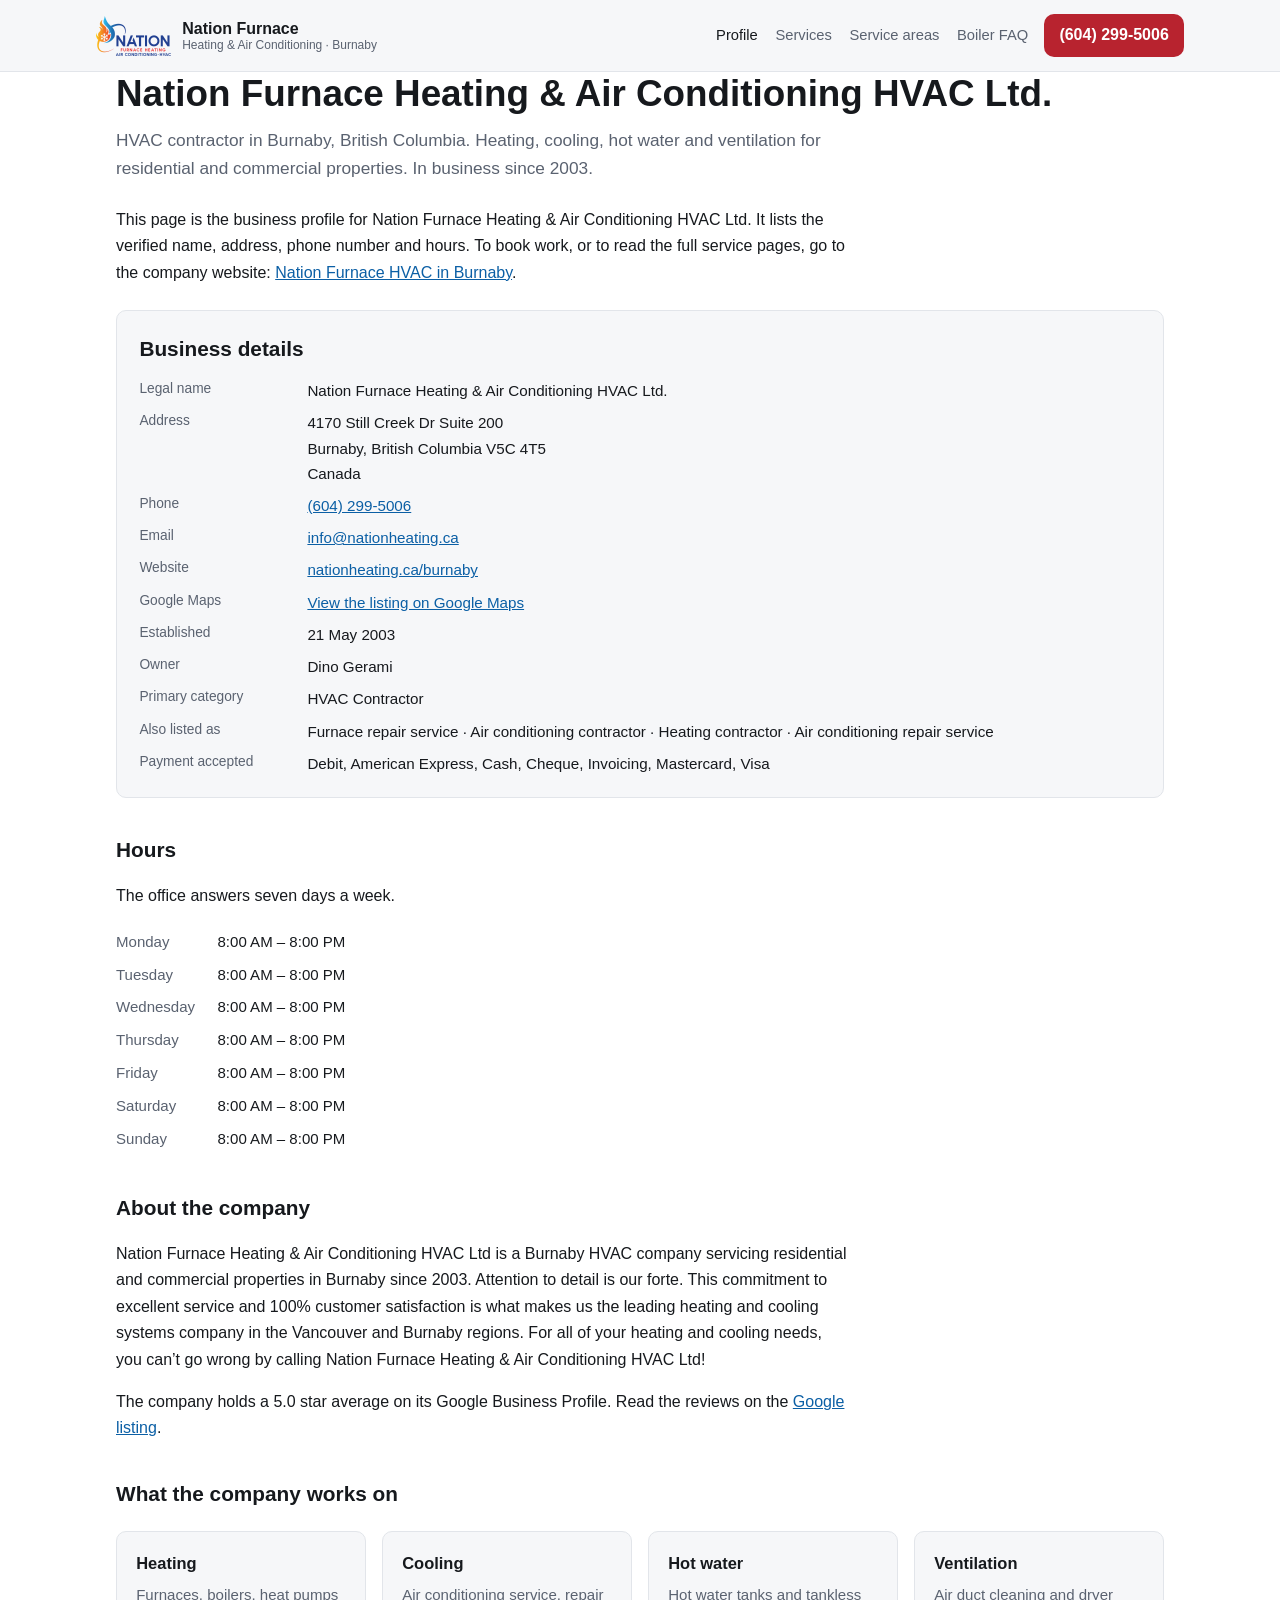
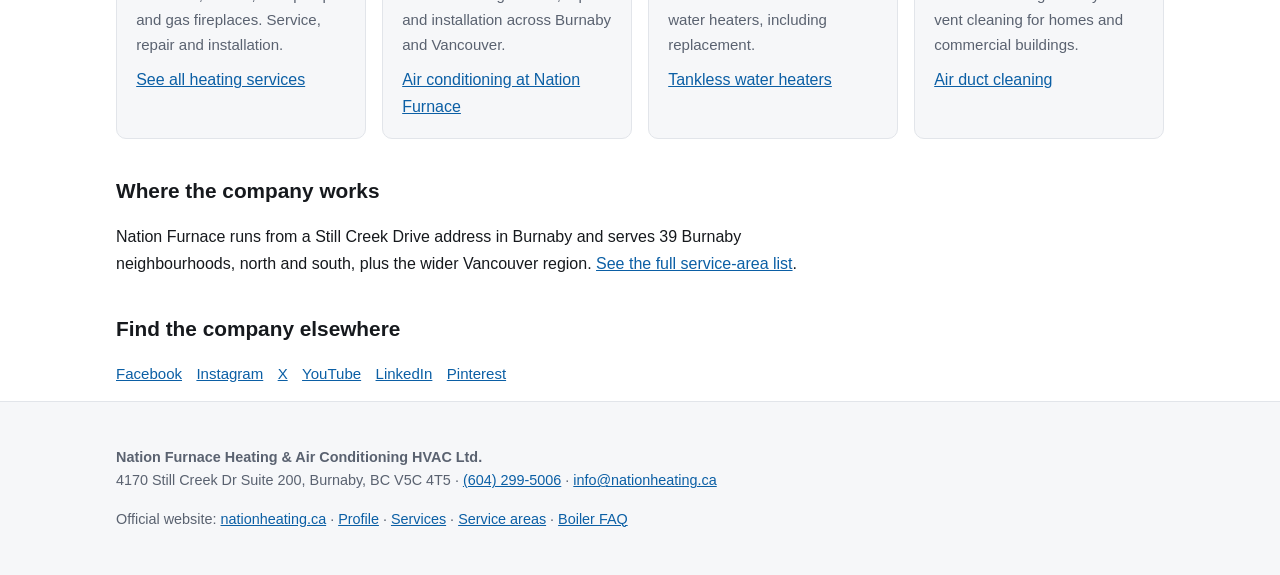
==== index.html @ a65732d3 "feat: Nation Furnace Burnaby business profile site Static NAP citation property for Nation Furnace H" ====
<!doctype html>
<html lang="en-CA">
<head>
<meta charset="utf-8">
<meta name="viewport" content="width=device-width, initial-scale=1">
<title>Nation Furnace Heating &amp; Air Conditioning HVAC Ltd. — Burnaby, BC</title>
<meta name="description" content="Business profile for Nation Furnace Heating &amp; Air Conditioning HVAC Ltd., an HVAC contractor at 4170 Still Creek Dr Suite 200, Burnaby BC. Address, phone, hours and service areas.">
<link rel="canonical" href="https://supermanservicesca.github.io/nationfurnace/">
<link rel="stylesheet" href="style.css">
<link rel="icon" href="logo.png">
<meta property="og:type" content="business.business">
<meta property="og:title" content="Nation Furnace Heating &amp; Air Conditioning HVAC Ltd. — Burnaby, BC">
<meta property="og:description" content="HVAC contractor serving Burnaby since 2003. Address, phone, hours and service areas.">
<meta property="og:url" content="https://supermanservicesca.github.io/nationfurnace/">
<meta property="og:image" content="https://supermanservicesca.github.io/nationfurnace/logo.png">
<meta name="twitter:card" content="summary">
<script type="application/ld+json">
{
  "@context": "https://schema.org",
  "@type": "HVACBusiness",
  "@id": "https://supermanservicesca.github.io/nationfurnace/#business",
  "name": "Nation Furnace Heating & Air Conditioning HVAC Ltd.",
  "description": "Nation Furnace Heating & Air Conditioning HVAC Ltd is a Burnaby HVAC company servicing residential and commercial properties in Burnaby since 2003.",
  "url": "https://nationheating.ca/burnaby/",
  "logo": "https://supermanservicesca.github.io/nationfurnace/logo.png",
  "image": "https://supermanservicesca.github.io/nationfurnace/logo.png",
  "telephone": "+1-604-299-5006",
  "email": "info@nationheating.ca",
  "foundingDate": "2003-05-21",
  "founder": { "@type": "Person", "name": "Dino Gerami" },
  "hasMap": "https://maps.google.com/?cid=9463418027746310235",
  "priceRange": "$$",
  "paymentAccepted": "Debit, American Express, Cash, Cheque, Invoicing, Mastercard, Visa",
  "address": {
    "@type": "PostalAddress",
    "streetAddress": "4170 Still Creek Dr Suite 200",
    "addressLocality": "Burnaby",
    "addressRegion": "BC",
    "postalCode": "V5C 4T5",
    "addressCountry": "CA"
  },
  "geo": { "@type": "GeoCoordinates", "latitude": 49.2603112, "longitude": -123.0127214 },
  "openingHoursSpecification": [{
    "@type": "OpeningHoursSpecification",
    "dayOfWeek": ["Monday","Tuesday","Wednesday","Thursday","Friday","Saturday","Sunday"],
    "opens": "08:00",
    "closes": "20:00"
  }],
  "areaServed": [
    { "@type": "City", "name": "Burnaby", "addressRegion": "BC", "addressCountry": "CA" },
    { "@type": "City", "name": "Vancouver", "addressRegion": "BC", "addressCountry": "CA" }
  ],
  "knowsAbout": ["Furnace repair","Furnace installation","Boiler repair","Air conditioning installation","Heat pumps","Tankless water heaters","Gas fireplaces","Air duct cleaning","Dryer vent cleaning"],
  "sameAs": [
    "https://www.facebook.com/NationHeatingAndCooling/",
    "https://www.instagram.com/nationfurnace/",
    "https://x.com/nationheating",
    "https://www.youtube.com/@nationfurnaceheatingaircon3950",
    "https://www.linkedin.com/company/nation-heating-cooling",
    "https://ca.pinterest.com/nationheatingburnaby/"
  ]
}
</script>
</head>
<body>

<header class="site">
  <div class="wrap bar">
    <a class="brand" href="./">
      <img src="logo.png" alt="Nation Furnace Heating &amp; Air Conditioning logo" width="300" height="160">
      <span>Nation Furnace<small>Heating &amp; Air Conditioning · Burnaby</small></span>
    </a>
    <nav class="site" aria-label="Primary">
      <a href="./" aria-current="page">Profile</a>
      <a href="services.html">Services</a>
      <a href="service-areas.html">Service areas</a>
      <a href="faq.html">Boiler FAQ</a>
    </nav>
    <a class="call" href="tel:+16042995006">(604) 299-5006</a>
  </div>
</header>

<main class="wrap">

  <h1>Nation Furnace Heating &amp; Air Conditioning HVAC Ltd.</h1>
  <p class="lede">HVAC contractor in Burnaby, British Columbia. Heating, cooling, hot water and
  ventilation for residential and commercial properties. In business since 2003.</p>

  <p>This page is the business profile for Nation Furnace Heating &amp; Air Conditioning HVAC Ltd.
  It lists the verified name, address, phone number and hours. To book work, or to read the full
  service pages, go to the company website:
  <a href="https://nationheating.ca/burnaby">Nation Furnace HVAC in Burnaby</a>.</p>

  <section class="nap" aria-labelledby="details">
    <h2 id="details" style="margin-top:0">Business details</h2>
    <dl>
      <dt>Legal name</dt>
      <dd>Nation Furnace Heating &amp; Air Conditioning HVAC Ltd.</dd>

      <dt>Address</dt>
      <dd>4170 Still Creek Dr Suite 200<br>Burnaby, British Columbia V5C 4T5<br>Canada</dd>

      <dt>Phone</dt>
      <dd><a href="tel:+16042995006">(604) 299-5006</a></dd>

      <dt>Email</dt>
      <dd><a href="mailto:info@nationheating.ca">info@nationheating.ca</a></dd>

      <dt>Website</dt>
      <dd><a href="https://nationheating.ca/burnaby">nationheating.ca/burnaby</a></dd>

      <dt>Google Maps</dt>
      <dd><a href="https://maps.google.com/?cid=9463418027746310235" rel="noopener">View the listing on Google Maps</a></dd>

      <dt>Established</dt>
      <dd>21 May 2003</dd>

      <dt>Owner</dt>
      <dd>Dino Gerami</dd>

      <dt>Primary category</dt>
      <dd>HVAC Contractor</dd>

      <dt>Also listed as</dt>
      <dd>Furnace repair service · Air conditioning contractor · Heating contractor · Air conditioning repair service</dd>

      <dt>Payment accepted</dt>
      <dd>Debit, American Express, Cash, Cheque, Invoicing, Mastercard, Visa</dd>
    </dl>
  </section>

  <h2>Hours</h2>
  <p>The office answers seven days a week.</p>
  <table class="hours">
    <tbody>
      <tr><th scope="row">Monday</th><td>8:00 AM – 8:00 PM</td></tr>
      <tr><th scope="row">Tuesday</th><td>8:00 AM – 8:00 PM</td></tr>
      <tr><th scope="row">Wednesday</th><td>8:00 AM – 8:00 PM</td></tr>
      <tr><th scope="row">Thursday</th><td>8:00 AM – 8:00 PM</td></tr>
      <tr><th scope="row">Friday</th><td>8:00 AM – 8:00 PM</td></tr>
      <tr><th scope="row">Saturday</th><td>8:00 AM – 8:00 PM</td></tr>
      <tr><th scope="row">Sunday</th><td>8:00 AM – 8:00 PM</td></tr>
    </tbody>
  </table>

  <h2>About the company</h2>
  <p>Nation Furnace Heating &amp; Air Conditioning HVAC Ltd is a Burnaby HVAC company servicing
  residential and commercial properties in Burnaby since 2003. Attention to detail is our forte.
  This commitment to excellent service and 100% customer satisfaction is what makes us the leading
  heating and cooling systems company in the Vancouver and Burnaby regions. For all of your heating
  and cooling needs, you can’t go wrong by calling Nation Furnace Heating &amp; Air Conditioning
  HVAC Ltd!</p>

  <p>The company holds a 5.0 star average on its Google Business Profile. Read the reviews on the
  <a href="https://maps.google.com/?cid=9463418027746310235" rel="noopener">Google listing</a>.</p>

  <h2>What the company works on</h2>
  <div class="grid">
    <div class="card">
      <h3>Heating</h3>
      <p>Furnaces, boilers, heat pumps and gas fireplaces. Service, repair and installation.</p>
      <a href="services.html">See all heating services</a>
    </div>
    <div class="card">
      <h3>Cooling</h3>
      <p>Air conditioning service, repair and installation across Burnaby and Vancouver.</p>
      <a href="https://nationheating.ca/air-conditioning">Air conditioning at Nation Furnace</a>
    </div>
    <div class="card">
      <h3>Hot water</h3>
      <p>Hot water tanks and tankless water heaters, including replacement.</p>
      <a href="https://nationheating.ca/tankless-water-heater">Tankless water heaters</a>
    </div>
    <div class="card">
      <h3>Ventilation</h3>
      <p>Air duct cleaning and dryer vent cleaning for homes and commercial buildings.</p>
      <a href="https://nationheating.ca/air-duct-cleaning/">Air duct cleaning</a>
    </div>
  </div>

  <h2>Where the company works</h2>
  <p>Nation Furnace runs from a Still Creek Drive address in Burnaby and serves 39 Burnaby
  neighbourhoods, north and south, plus the wider Vancouver region.
  <a href="service-areas.html">See the full service-area list</a>.</p>

  <h2>Find the company elsewhere</h2>
  <ul class="social">
    <li><a href="https://www.facebook.com/NationHeatingAndCooling/" rel="noopener">Facebook</a></li>
    <li><a href="https://www.instagram.com/nationfurnace/" rel="noopener">Instagram</a></li>
    <li><a href="https://x.com/nationheating" rel="noopener">X</a></li>
    <li><a href="https://www.youtube.com/@nationfurnaceheatingaircon3950" rel="noopener">YouTube</a></li>
    <li><a href="https://www.linkedin.com/company/nation-heating-cooling" rel="noopener">LinkedIn</a></li>
    <li><a href="https://ca.pinterest.com/nationheatingburnaby/" rel="noopener">Pinterest</a></li>
  </ul>

</main>

<footer class="site">
  <div class="wrap">
    <p><strong>Nation Furnace Heating &amp; Air Conditioning HVAC Ltd.</strong><br>
    4170 Still Creek Dr Suite 200, Burnaby, BC V5C 4T5 ·
    <a href="tel:+16042995006">(604) 299-5006</a> ·
    <a href="mailto:info@nationheating.ca">info@nationheating.ca</a></p>
    <p>Official website: <a href="https://nationheating.ca/burnaby">nationheating.ca</a> ·
    <a href="./">Profile</a> ·
    <a href="services.html">Services</a> ·
    <a href="service-areas.html">Service areas</a> ·
    <a href="faq.html">Boiler FAQ</a></p>
  </div>
</footer>

</body>
</html>
---- style.css ----
:root {
  --bg: #ffffff;
  --surface: #f6f7f9;
  --border: #e2e5ea;
  --text: #16191d;
  --muted: #5a6270;
  --brand: #b8232f;
  --brand-dark: #8f1a23;
  --link: #0b5fa5;
  --radius: 10px;
  --max: 68rem;
}

@media (prefers-color-scheme: dark) {
  :root {
    --bg: #101317;
    --surface: #171b21;
    --border: #2a3038;
    --text: #e8eaed;
    --muted: #9aa3b0;
    --brand: #e4535e;
    --brand-dark: #c93b46;
    --link: #6fb4ef;
  }
}

* { box-sizing: border-box; }

html { scroll-behavior: smooth; }

body {
  margin: 0;
  background: var(--bg);
  color: var(--text);
  font: 16px/1.65 -apple-system, BlinkMacSystemFont, "Segoe UI", Roboto, "Helvetica Neue", Arial, sans-serif;
  -webkit-text-size-adjust: 100%;
}

.wrap { max-width: var(--max); margin: 0 auto; padding: 0 1.25rem; }

a { color: var(--link); }
a:hover { text-decoration: none; }

/* ---------- header ---------- */
header.site {
  border-bottom: 1px solid var(--border);
  background: var(--surface);
}
.bar {
  display: flex;
  flex-wrap: wrap;
  align-items: center;
  gap: 1rem;
  padding: 0.9rem 0;
}
.brand {
  display: flex;
  align-items: center;
  gap: 0.7rem;
  text-decoration: none;
  color: var(--text);
  font-weight: 700;
  line-height: 1.2;
}
.brand img { height: 40px; width: auto; }
.brand span small {
  display: block;
  font-weight: 500;
  font-size: 0.75rem;
  color: var(--muted);
}
nav.site { margin-left: auto; display: flex; flex-wrap: wrap; gap: 1.1rem; }
nav.site a {
  color: var(--muted);
  text-decoration: none;
  font-size: 0.92rem;
  font-weight: 500;
}
nav.site a:hover, nav.site a[aria-current="page"] { color: var(--text); }

.call {
  display: inline-block;
  background: var(--brand);
  color: #fff;
  padding: 0.5rem 0.95rem;
  border-radius: var(--radius);
  text-decoration: none;
  font-weight: 700;
  white-space: nowrap;
}
.call:hover { background: var(--brand-dark); }

/* ---------- layout ---------- */
main { padding: 2.5rem 0 3rem; }
h1 { font-size: clamp(1.6rem, 4vw, 2.3rem); line-height: 1.2; margin: 0 0 0.6rem; }
h2 { font-size: 1.3rem; margin: 2.2rem 0 0.75rem; }
h3 { font-size: 1.03rem; margin: 1.5rem 0 0.4rem; }
.lede { font-size: 1.08rem; color: var(--muted); margin: 0 0 1.5rem; max-width: 46rem; }
p { max-width: 46rem; }

.grid {
  display: grid;
  grid-template-columns: repeat(auto-fit, minmax(15rem, 1fr));
  gap: 1rem;
  margin: 1.25rem 0;
}
.card {
  border: 1px solid var(--border);
  border-radius: var(--radius);
  padding: 1.1rem 1.2rem;
  background: var(--surface);
}
.card h3 { margin-top: 0; }
.card p { margin: 0.3rem 0 0.6rem; font-size: 0.94rem; color: var(--muted); }

/* ---------- NAP block ---------- */
.nap {
  border: 1px solid var(--border);
  border-radius: var(--radius);
  padding: 1.3rem 1.4rem;
  background: var(--surface);
  margin: 1.5rem 0;
}
.nap dl { display: grid; grid-template-columns: 9.5rem 1fr; gap: 0.45rem 1rem; margin: 0; }
.nap dt { color: var(--muted); font-size: 0.86rem; }
.nap dd { margin: 0; font-size: 0.95rem; }
@media (max-width: 34rem) {
  .nap dl { grid-template-columns: 1fr; gap: 0.1rem 0; }
  .nap dd { margin-bottom: 0.6rem; }
}

table.hours { border-collapse: collapse; font-size: 0.94rem; }
table.hours th, table.hours td { text-align: left; padding: 0.25rem 1.4rem 0.25rem 0; font-weight: 400; }
table.hours th { color: var(--muted); font-weight: 500; }

ul.areas {
  columns: 4 11rem;
  column-gap: 1.5rem;
  list-style: none;
  padding: 0;
  margin: 1rem 0;
  font-size: 0.94rem;
}
ul.areas li { padding: 0.15rem 0; break-inside: avoid; }

ul.plain { list-style: none; padding: 0; }
ul.plain li { padding: 0.2rem 0; }

.faq { border-top: 1px solid var(--border); padding-top: 1.1rem; margin-top: 1.4rem; }
.faq:first-of-type { border-top: 0; }
.faq h3 { margin-top: 0; }

.social { display: flex; flex-wrap: wrap; gap: 0.9rem; list-style: none; padding: 0; font-size: 0.94rem; }

.note {
  border-left: 3px solid var(--brand);
  padding: 0.15rem 0 0.15rem 1rem;
  color: var(--muted);
  font-size: 0.94rem;
  margin: 1.3rem 0;
}

/* ---------- footer ---------- */
footer.site {
  border-top: 1px solid var(--border);
  background: var(--surface);
  padding: 1.8rem 0;
  font-size: 0.9rem;
  color: var(--muted);
}
footer.site a { color: var(--link); }
footer.site p { max-width: none; }
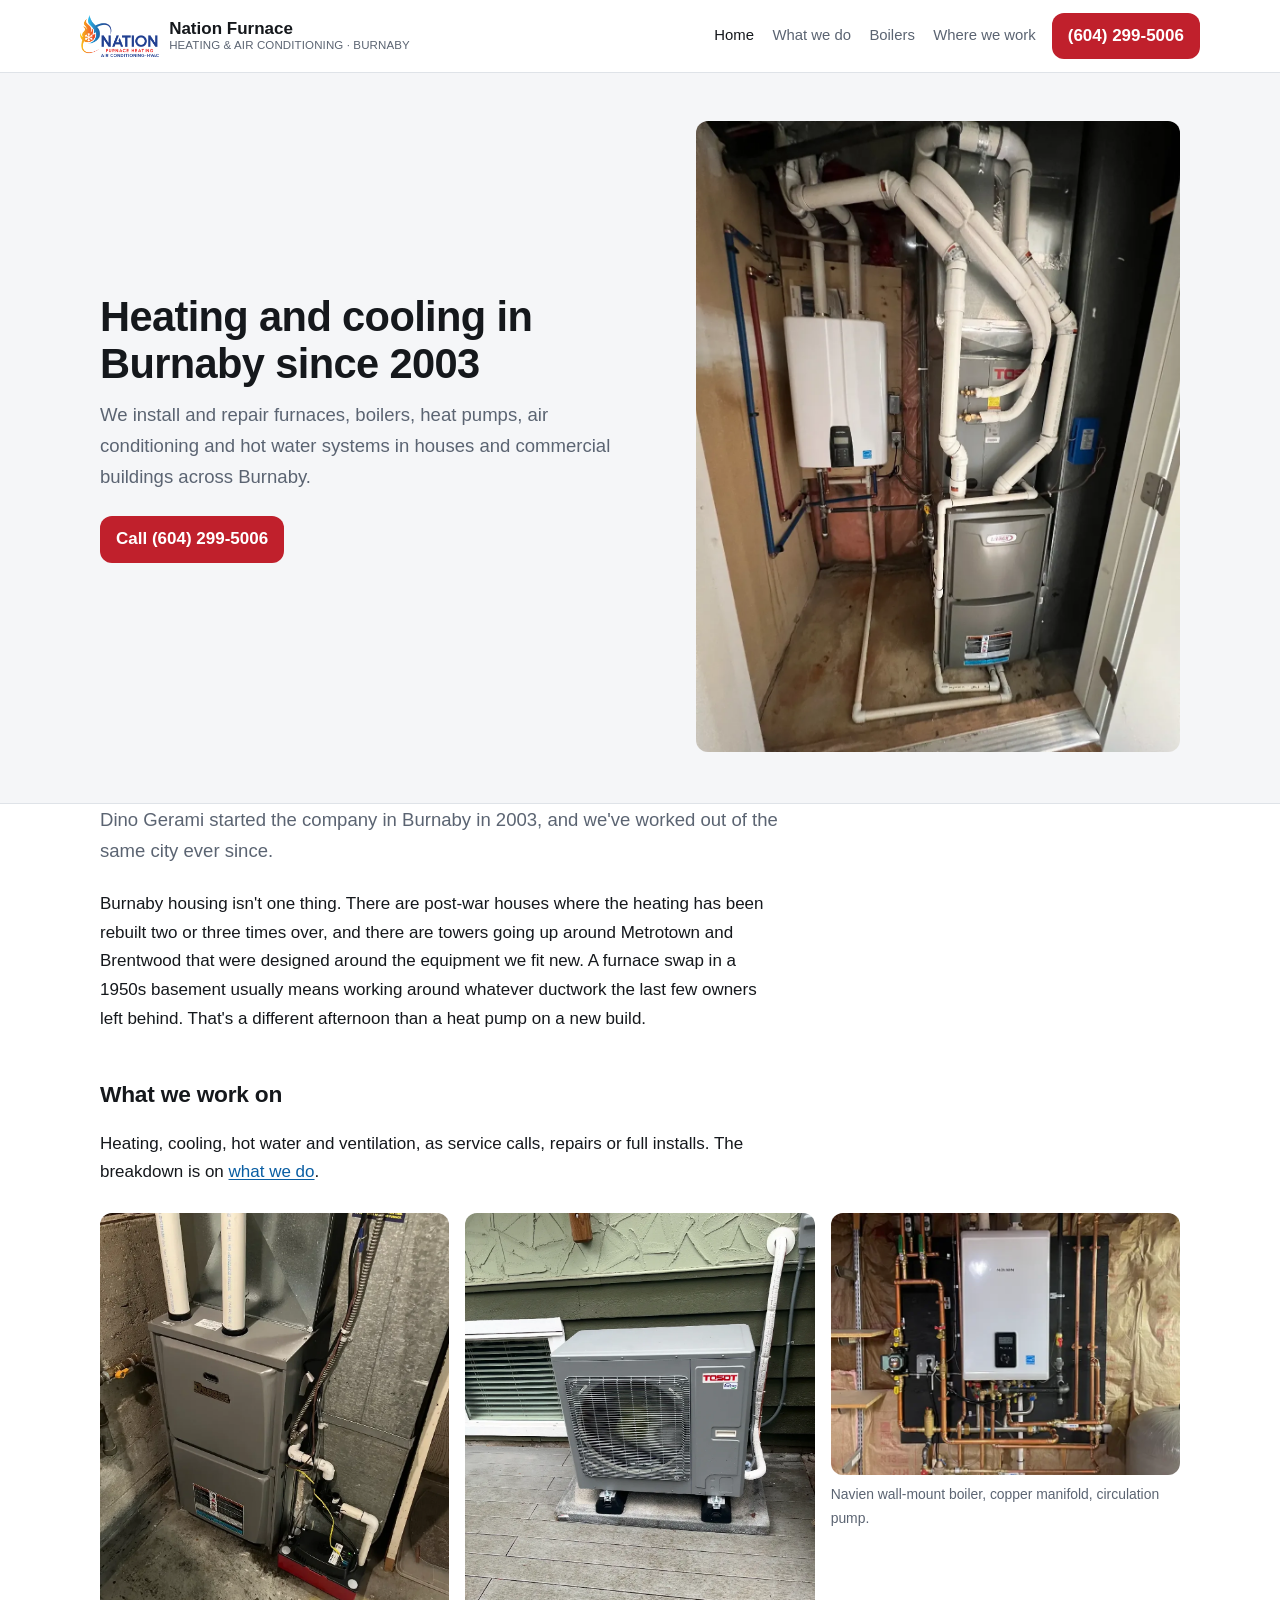
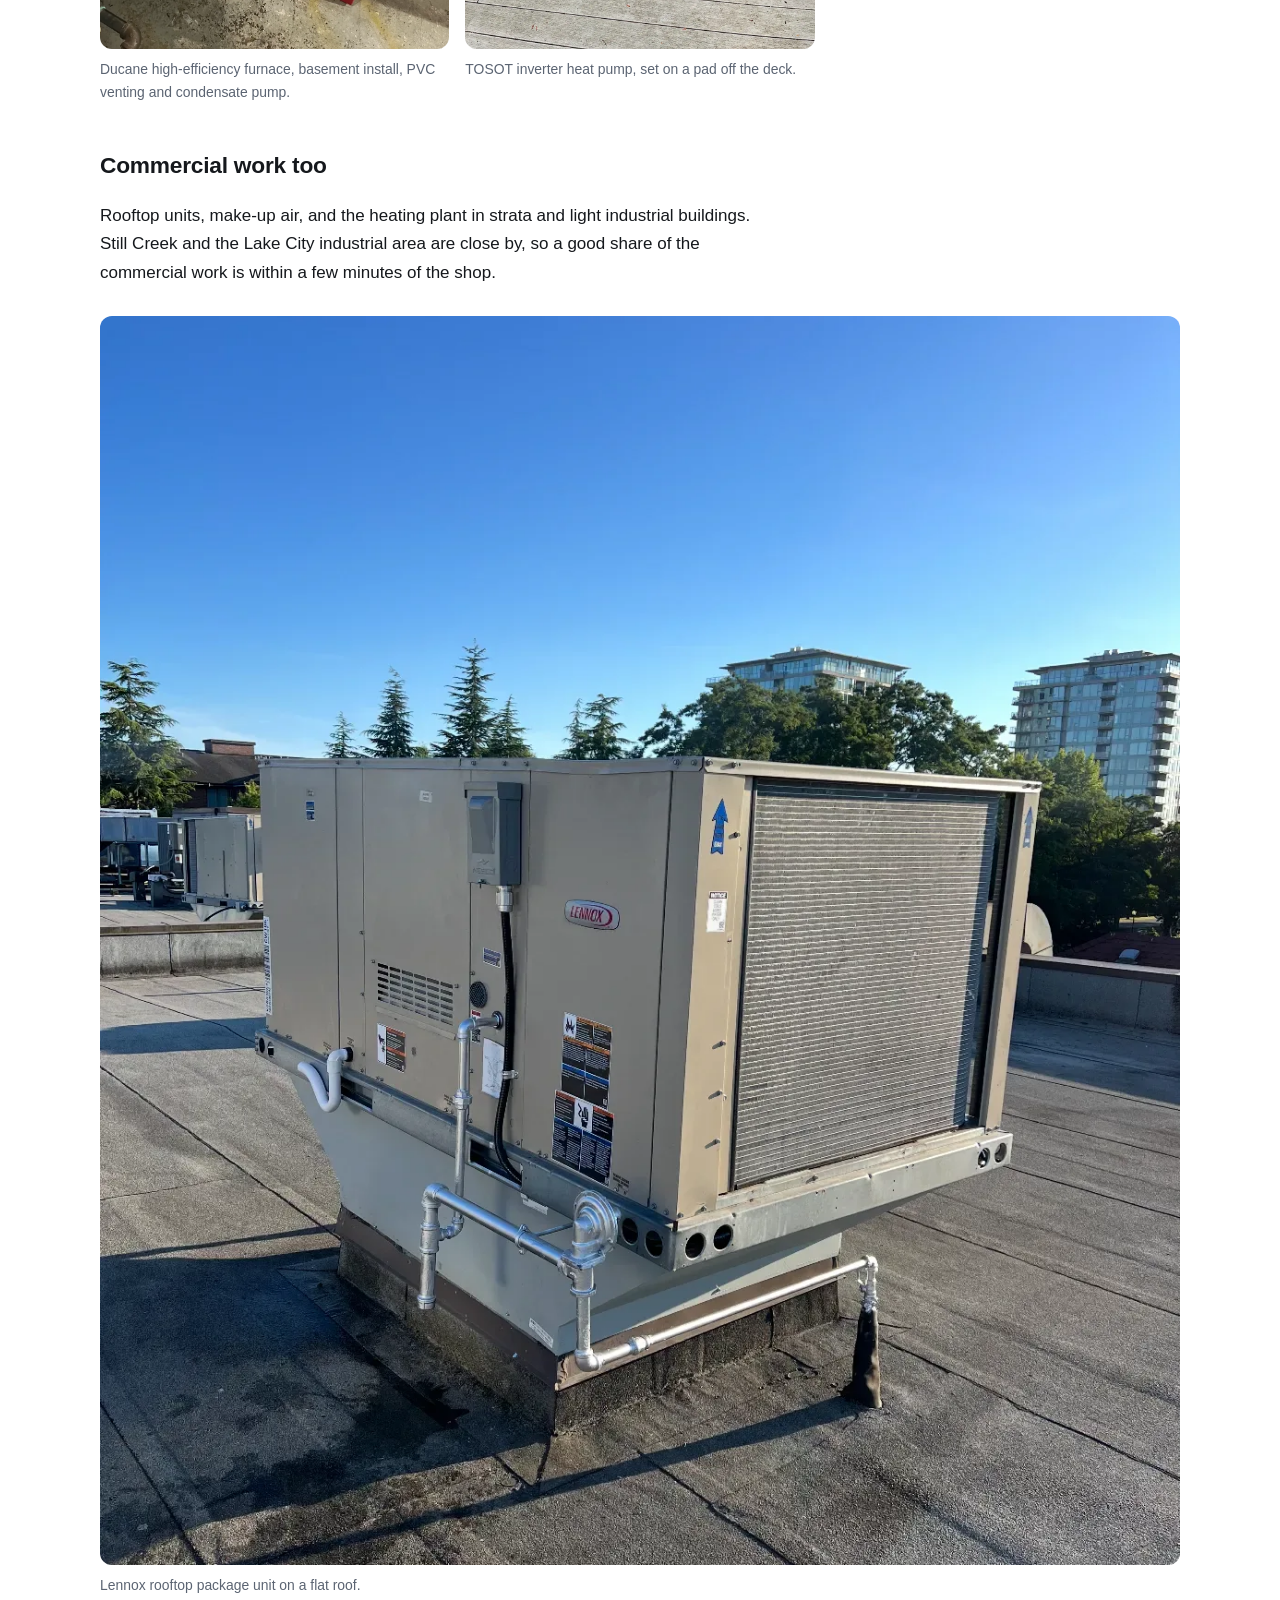
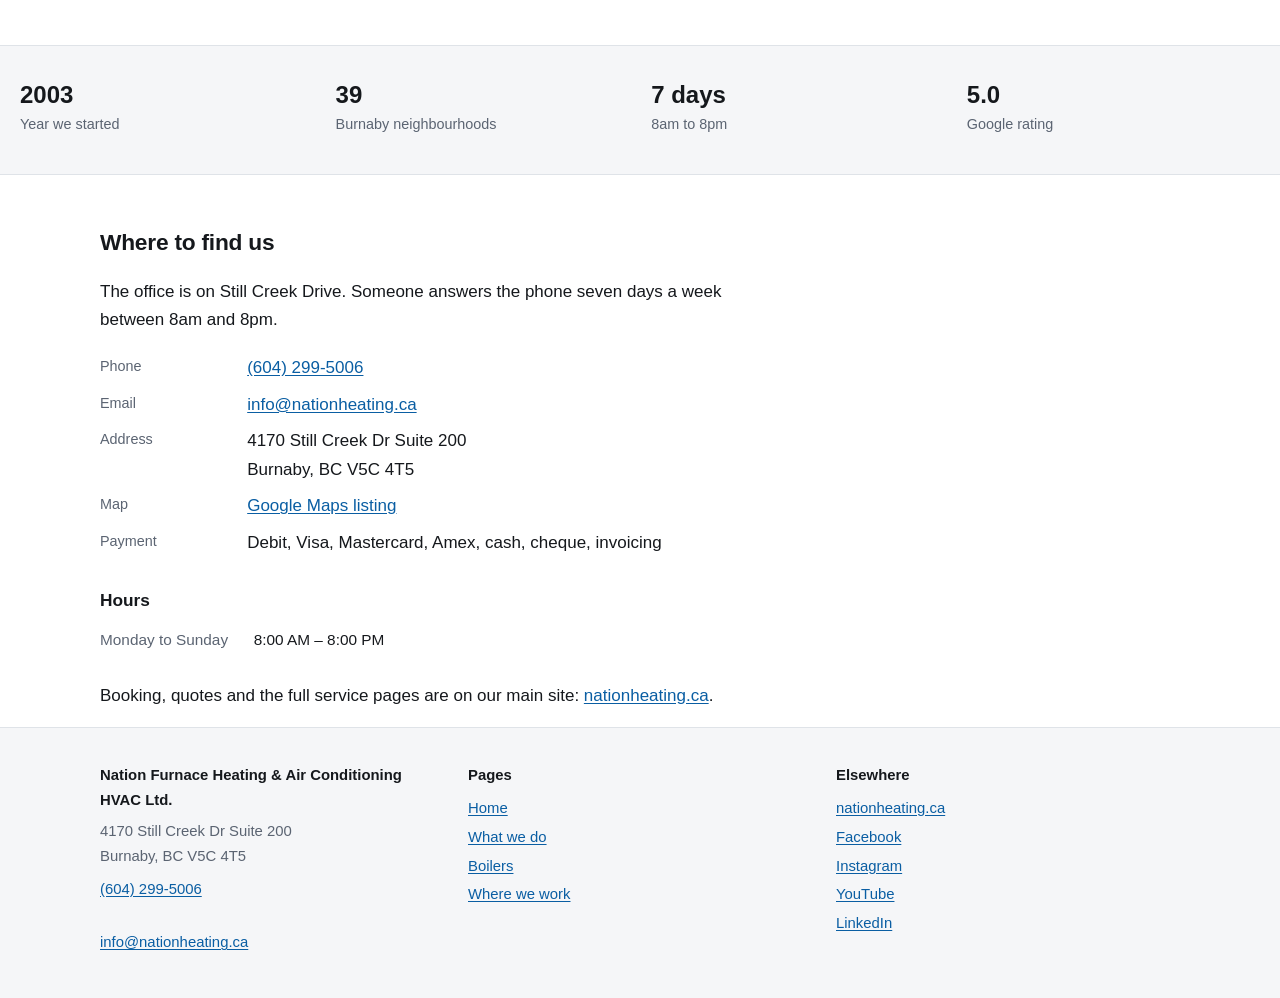
==== commit eb9db6c9: "rewrite: make it a company site instead of a directory listing The first version read as AI-built-fo" ====
--- a/index.html
+++ b/index.html
@@ -3,27 +3,27 @@
 <head>
 <meta charset="utf-8">
 <meta name="viewport" content="width=device-width, initial-scale=1">
-<title>Nation Furnace Heating &amp; Air Conditioning HVAC Ltd. — Burnaby, BC</title>
-<meta name="description" content="Business profile for Nation Furnace Heating &amp; Air Conditioning HVAC Ltd., an HVAC contractor at 4170 Still Creek Dr Suite 200, Burnaby BC. Address, phone, hours and service areas.">
+<title>Nation Furnace — HVAC in Burnaby since 2003</title>
+<meta name="description" content="Burnaby HVAC company. Furnaces, boilers, heat pumps, air conditioning, hot water and duct work for homes and commercial buildings. Open 8am to 8pm, seven days.">
 <link rel="canonical" href="https://supermanservicesca.github.io/nationfurnace/">
 <link rel="stylesheet" href="style.css">
 <link rel="icon" href="logo.png">
-<meta property="og:type" content="business.business">
-<meta property="og:title" content="Nation Furnace Heating &amp; Air Conditioning HVAC Ltd. — Burnaby, BC">
-<meta property="og:description" content="HVAC contractor serving Burnaby since 2003. Address, phone, hours and service areas.">
+<meta property="og:type" content="website">
+<meta property="og:title" content="Nation Furnace — HVAC in Burnaby since 2003">
+<meta property="og:description" content="Furnaces, boilers, heat pumps and air conditioning across Burnaby. Open seven days.">
 <meta property="og:url" content="https://supermanservicesca.github.io/nationfurnace/">
-<meta property="og:image" content="https://supermanservicesca.github.io/nationfurnace/logo.png">
-<meta name="twitter:card" content="summary">
+<meta property="og:image" content="https://supermanservicesca.github.io/nationfurnace/img/furnace-tankless.webp">
+<meta name="twitter:card" content="summary_large_image">
 <script type="application/ld+json">
 {
   "@context": "https://schema.org",
   "@type": "HVACBusiness",
   "@id": "https://supermanservicesca.github.io/nationfurnace/#business",
   "name": "Nation Furnace Heating & Air Conditioning HVAC Ltd.",
-  "description": "Nation Furnace Heating & Air Conditioning HVAC Ltd is a Burnaby HVAC company servicing residential and commercial properties in Burnaby since 2003.",
-  "url": "https://nationheating.ca/burnaby/",
+  "description": "Burnaby HVAC company working on furnaces, boilers, heat pumps, air conditioning, hot water and ventilation for residential and commercial properties since 2003.",
+  "url": "https://nationheating.ca/burnaby",
   "logo": "https://supermanservicesca.github.io/nationfurnace/logo.png",
-  "image": "https://supermanservicesca.github.io/nationfurnace/logo.png",
+  "image": "https://supermanservicesca.github.io/nationfurnace/img/furnace-tankless.webp",
   "telephone": "+1-604-299-5006",
   "email": "info@nationheating.ca",
   "foundingDate": "2003-05-21",
@@ -43,14 +43,12 @@
   "openingHoursSpecification": [{
     "@type": "OpeningHoursSpecification",
     "dayOfWeek": ["Monday","Tuesday","Wednesday","Thursday","Friday","Saturday","Sunday"],
-    "opens": "08:00",
-    "closes": "20:00"
+    "opens": "08:00", "closes": "20:00"
   }],
   "areaServed": [
     { "@type": "City", "name": "Burnaby", "addressRegion": "BC", "addressCountry": "CA" },
     { "@type": "City", "name": "Vancouver", "addressRegion": "BC", "addressCountry": "CA" }
   ],
-  "knowsAbout": ["Furnace repair","Furnace installation","Boiler repair","Air conditioning installation","Heat pumps","Tankless water heaters","Gas fireplaces","Air duct cleaning","Dryer vent cleaning"],
   "sameAs": [
     "https://www.facebook.com/NationHeatingAndCooling/",
     "https://www.instagram.com/nationfurnace/",
@@ -67,145 +65,136 @@
 <header class="site">
   <div class="wrap bar">
     <a class="brand" href="./">
-      <img src="logo.png" alt="Nation Furnace Heating &amp; Air Conditioning logo" width="300" height="160">
-      <span>Nation Furnace<small>Heating &amp; Air Conditioning · Burnaby</small></span>
+      <img src="logo.png" alt="Nation Furnace Heating and Air Conditioning" width="300" height="160">
+      <span>Nation Furnace<small>HEATING &amp; AIR CONDITIONING · BURNABY</small></span>
     </a>
     <nav class="site" aria-label="Primary">
-      <a href="./" aria-current="page">Profile</a>
-      <a href="services.html">Services</a>
-      <a href="service-areas.html">Service areas</a>
-      <a href="faq.html">Boiler FAQ</a>
+      <a href="./" aria-current="page">Home</a>
+      <a href="services.html">What we do</a>
+      <a href="boilers.html">Boilers</a>
+      <a href="service-areas.html">Where we work</a>
     </nav>
     <a class="call" href="tel:+16042995006">(604) 299-5006</a>
   </div>
 </header>
 
+<section class="hero">
+  <div class="wrap hero-grid">
+    <div>
+      <h1>Heating and cooling in Burnaby since 2003</h1>
+      <p class="lede">We install and repair furnaces, boilers, heat pumps, air conditioning
+      and hot water systems in houses and commercial buildings across Burnaby.</p>
+      <p><a class="call" href="tel:+16042995006">Call (604) 299-5006</a></p>
+    </div>
+    <img src="img/furnace-tankless.webp" width="1073" height="1400"
+         alt="Lennox furnace and Noritz tankless water heater installed together in a utility closet">
+  </div>
+</section>
+
 <main class="wrap">
 
-  <h1>Nation Furnace Heating &amp; Air Conditioning HVAC Ltd.</h1>
-  <p class="lede">HVAC contractor in Burnaby, British Columbia. Heating, cooling, hot water and
-  ventilation for residential and commercial properties. In business since 2003.</p>
-
-  <p>This page is the business profile for Nation Furnace Heating &amp; Air Conditioning HVAC Ltd.
-  It lists the verified name, address, phone number and hours. To book work, or to read the full
-  service pages, go to the company website:
-  <a href="https://nationheating.ca/burnaby">Nation Furnace HVAC in Burnaby</a>.</p>
-
-  <section class="nap" aria-labelledby="details">
-    <h2 id="details" style="margin-top:0">Business details</h2>
-    <dl>
-      <dt>Legal name</dt>
-      <dd>Nation Furnace Heating &amp; Air Conditioning HVAC Ltd.</dd>
-
-      <dt>Address</dt>
-      <dd>4170 Still Creek Dr Suite 200<br>Burnaby, British Columbia V5C 4T5<br>Canada</dd>
-
-      <dt>Phone</dt>
-      <dd><a href="tel:+16042995006">(604) 299-5006</a></dd>
-
-      <dt>Email</dt>
-      <dd><a href="mailto:info@nationheating.ca">info@nationheating.ca</a></dd>
-
-      <dt>Website</dt>
-      <dd><a href="https://nationheating.ca/burnaby">nationheating.ca/burnaby</a></dd>
-
-      <dt>Google Maps</dt>
-      <dd><a href="https://maps.google.com/?cid=9463418027746310235" rel="noopener">View the listing on Google Maps</a></dd>
-
-      <dt>Established</dt>
-      <dd>21 May 2003</dd>
-
-      <dt>Owner</dt>
-      <dd>Dino Gerami</dd>
-
-      <dt>Primary category</dt>
-      <dd>HVAC Contractor</dd>
-
-      <dt>Also listed as</dt>
-      <dd>Furnace repair service · Air conditioning contractor · Heating contractor · Air conditioning repair service</dd>
-
-      <dt>Payment accepted</dt>
-      <dd>Debit, American Express, Cash, Cheque, Invoicing, Mastercard, Visa</dd>
-    </dl>
-  </section>
-
-  <h2>Hours</h2>
-  <p>The office answers seven days a week.</p>
+  <p class="lede narrow">Dino Gerami started the company in Burnaby in 2003, and we've worked
+  out of the same city ever since.</p>
+
+  <p>Burnaby housing isn't one thing. There are post-war houses where the heating has been
+  rebuilt two or three times over, and there are towers going up around Metrotown and Brentwood
+  that were designed around the equipment we fit new. A furnace swap in a 1950s basement usually
+  means working around whatever ductwork the last few owners left behind. That's a different
+  afternoon than a heat pump on a new build.</p>
+
+  <h2>What we work on</h2>
+  <p>Heating, cooling, hot water and ventilation, as service calls, repairs or full installs.
+  The breakdown is on <a href="services.html">what we do</a>.</p>
+
+  <div class="shots">
+    <figure>
+      <img src="img/furnace-install.webp" width="1071" height="1281" loading="lazy"
+           alt="Ducane high-efficiency gas furnace installed in a Burnaby basement with PVC flue pipes and a condensate pump">
+      <figcaption>Ducane high-efficiency furnace, basement install, PVC venting and condensate pump.</figcaption>
+    </figure>
+    <figure>
+      <img src="img/hp-a.webp" width="1104" height="1400" loading="lazy"
+           alt="TOSOT inverter heat pump condenser on a concrete pad beside a residential deck">
+      <figcaption>TOSOT inverter heat pump, set on a pad off the deck.</figcaption>
+    </figure>
+    <figure>
+      <img src="img/wall-boiler.webp" class="wide" width="800" height="573" loading="lazy"
+           alt="Navien wall-mounted boiler with copper piping and circulation pump in an unfinished basement">
+      <figcaption>Navien wall-mount boiler, copper manifold, circulation pump.</figcaption>
+    </figure>
+  </div>
+
+  <h2>Commercial work too</h2>
+  <p>Rooftop units, make-up air, and the heating plant in strata and light industrial buildings.
+  Still Creek and the Lake City industrial area are close by, so a good share of the commercial
+  work is within a few minutes of the shop.</p>
+
+  <figure>
+    <img src="img/rooftop-unit.webp" width="1170" height="1353" loading="lazy"
+         alt="Lennox commercial rooftop package unit installed on a flat roof">
+    <figcaption>Lennox rooftop package unit on a flat roof.</figcaption>
+  </figure>
+
+</main>
+
+<div class="strip">
+  <div class="wrap facts">
+    <div><b>2003</b><span>Year we started</span></div>
+    <div><b>39</b><span>Burnaby neighbourhoods</span></div>
+    <div><b>7 days</b><span>8am to 8pm</span></div>
+    <div><b>5.0</b><span>Google rating</span></div>
+  </div>
+</div>
+
+<main class="wrap">
+
+  <h2>Where to find us</h2>
+  <p>The office is on Still Creek Drive. Someone answers the phone seven days a week between
+  8am and 8pm.</p>
+
+  <dl class="contact">
+    <dt>Phone</dt><dd><a href="tel:+16042995006">(604) 299-5006</a></dd>
+    <dt>Email</dt><dd><a href="mailto:info@nationheating.ca">info@nationheating.ca</a></dd>
+    <dt>Address</dt><dd>4170 Still Creek Dr Suite 200<br>Burnaby, BC V5C 4T5</dd>
+    <dt>Map</dt><dd><a href="https://maps.google.com/?cid=9463418027746310235" rel="noopener">Google Maps listing</a></dd>
+    <dt>Payment</dt><dd>Debit, Visa, Mastercard, Amex, cash, cheque, invoicing</dd>
+  </dl>
+
+  <h3>Hours</h3>
   <table class="hours">
     <tbody>
-      <tr><th scope="row">Monday</th><td>8:00 AM – 8:00 PM</td></tr>
-      <tr><th scope="row">Tuesday</th><td>8:00 AM – 8:00 PM</td></tr>
-      <tr><th scope="row">Wednesday</th><td>8:00 AM – 8:00 PM</td></tr>
-      <tr><th scope="row">Thursday</th><td>8:00 AM – 8:00 PM</td></tr>
-      <tr><th scope="row">Friday</th><td>8:00 AM – 8:00 PM</td></tr>
-      <tr><th scope="row">Saturday</th><td>8:00 AM – 8:00 PM</td></tr>
-      <tr><th scope="row">Sunday</th><td>8:00 AM – 8:00 PM</td></tr>
+      <tr><th scope="row">Monday to Sunday</th><td>8:00 AM – 8:00 PM</td></tr>
     </tbody>
   </table>
 
-  <h2>About the company</h2>
-  <p>Nation Furnace Heating &amp; Air Conditioning HVAC Ltd is a Burnaby HVAC company servicing
-  residential and commercial properties in Burnaby since 2003. Attention to detail is our forte.
-  This commitment to excellent service and 100% customer satisfaction is what makes us the leading
-  heating and cooling systems company in the Vancouver and Burnaby regions. For all of your heating
-  and cooling needs, you can’t go wrong by calling Nation Furnace Heating &amp; Air Conditioning
-  HVAC Ltd!</p>
-
-  <p>The company holds a 5.0 star average on its Google Business Profile. Read the reviews on the
-  <a href="https://maps.google.com/?cid=9463418027746310235" rel="noopener">Google listing</a>.</p>
-
-  <h2>What the company works on</h2>
-  <div class="grid">
-    <div class="card">
-      <h3>Heating</h3>
-      <p>Furnaces, boilers, heat pumps and gas fireplaces. Service, repair and installation.</p>
-      <a href="services.html">See all heating services</a>
-    </div>
-    <div class="card">
-      <h3>Cooling</h3>
-      <p>Air conditioning service, repair and installation across Burnaby and Vancouver.</p>
-      <a href="https://nationheating.ca/air-conditioning">Air conditioning at Nation Furnace</a>
-    </div>
-    <div class="card">
-      <h3>Hot water</h3>
-      <p>Hot water tanks and tankless water heaters, including replacement.</p>
-      <a href="https://nationheating.ca/tankless-water-heater">Tankless water heaters</a>
-    </div>
-    <div class="card">
-      <h3>Ventilation</h3>
-      <p>Air duct cleaning and dryer vent cleaning for homes and commercial buildings.</p>
-      <a href="https://nationheating.ca/air-duct-cleaning/">Air duct cleaning</a>
-    </div>
-  </div>
-
-  <h2>Where the company works</h2>
-  <p>Nation Furnace runs from a Still Creek Drive address in Burnaby and serves 39 Burnaby
-  neighbourhoods, north and south, plus the wider Vancouver region.
-  <a href="service-areas.html">See the full service-area list</a>.</p>
-
-  <h2>Find the company elsewhere</h2>
-  <ul class="social">
-    <li><a href="https://www.facebook.com/NationHeatingAndCooling/" rel="noopener">Facebook</a></li>
-    <li><a href="https://www.instagram.com/nationfurnace/" rel="noopener">Instagram</a></li>
-    <li><a href="https://x.com/nationheating" rel="noopener">X</a></li>
-    <li><a href="https://www.youtube.com/@nationfurnaceheatingaircon3950" rel="noopener">YouTube</a></li>
-    <li><a href="https://www.linkedin.com/company/nation-heating-cooling" rel="noopener">LinkedIn</a></li>
-    <li><a href="https://ca.pinterest.com/nationheatingburnaby/" rel="noopener">Pinterest</a></li>
-  </ul>
+  <p style="margin-top:1.6rem">Booking, quotes and the full service pages are on our main site:
+  <a href="https://nationheating.ca/burnaby">nationheating.ca</a>.</p>
 
 </main>
 
 <footer class="site">
-  <div class="wrap">
-    <p><strong>Nation Furnace Heating &amp; Air Conditioning HVAC Ltd.</strong><br>
-    4170 Still Creek Dr Suite 200, Burnaby, BC V5C 4T5 ·
-    <a href="tel:+16042995006">(604) 299-5006</a> ·
-    <a href="mailto:info@nationheating.ca">info@nationheating.ca</a></p>
-    <p>Official website: <a href="https://nationheating.ca/burnaby">nationheating.ca</a> ·
-    <a href="./">Profile</a> ·
-    <a href="services.html">Services</a> ·
-    <a href="service-areas.html">Service areas</a> ·
-    <a href="faq.html">Boiler FAQ</a></p>
+  <div class="wrap foot-grid">
+    <div>
+      <strong>Nation Furnace Heating &amp; Air Conditioning HVAC Ltd.</strong>
+      <p>4170 Still Creek Dr Suite 200<br>Burnaby, BC V5C 4T5</p>
+      <p><a href="tel:+16042995006">(604) 299-5006</a><br>
+         <a href="mailto:info@nationheating.ca">info@nationheating.ca</a></p>
+    </div>
+    <div>
+      <strong>Pages</strong>
+      <a href="./">Home</a>
+      <a href="services.html">What we do</a>
+      <a href="boilers.html">Boilers</a>
+      <a href="service-areas.html">Where we work</a>
+    </div>
+    <div>
+      <strong>Elsewhere</strong>
+      <a href="https://nationheating.ca/burnaby">nationheating.ca</a>
+      <a href="https://www.facebook.com/NationHeatingAndCooling/" rel="noopener">Facebook</a>
+      <a href="https://www.instagram.com/nationfurnace/" rel="noopener">Instagram</a>
+      <a href="https://www.youtube.com/@nationfurnaceheatingaircon3950" rel="noopener">YouTube</a>
+      <a href="https://www.linkedin.com/company/nation-heating-cooling" rel="noopener">LinkedIn</a>
+    </div>
   </div>
 </footer>
 
--- a/style.css
+++ b/style.css
@@ -1,172 +1,125 @@
 :root {
   --bg: #ffffff;
-  --surface: #f6f7f9;
-  --border: #e2e5ea;
-  --text: #16191d;
-  --muted: #5a6270;
-  --brand: #b8232f;
-  --brand-dark: #8f1a23;
-  --link: #0b5fa5;
-  --radius: 10px;
-  --max: 68rem;
+  --surface: #f5f6f8;
+  --sunk: #eceef1;
+  --border: #dfe3e8;
+  --text: #15181c;
+  --muted: #5b6472;
+  --brand: #c0202c;
+  --brand-dark: #97161f;
+  --link: #0a5ea3;
+  --r: 12px;
+  --max: 70rem;
 }
 
 @media (prefers-color-scheme: dark) {
   :root {
-    --bg: #101317;
-    --surface: #171b21;
-    --border: #2a3038;
-    --text: #e8eaed;
-    --muted: #9aa3b0;
-    --brand: #e4535e;
-    --brand-dark: #c93b46;
-    --link: #6fb4ef;
+    --bg: #0f1216;
+    --surface: #161a20;
+    --sunk: #1c222a;
+    --border: #29303a;
+    --text: #e9ebee;
+    --muted: #98a2b0;
+    --brand: #e85560;
+    --brand-dark: #cf3b47;
+    --link: #74b8f2;
   }
 }
 
 * { box-sizing: border-box; }
-
 html { scroll-behavior: smooth; }
 
 body {
   margin: 0;
   background: var(--bg);
   color: var(--text);
-  font: 16px/1.65 -apple-system, BlinkMacSystemFont, "Segoe UI", Roboto, "Helvetica Neue", Arial, sans-serif;
+  font: 17px/1.68 -apple-system, BlinkMacSystemFont, "Segoe UI", Roboto, "Helvetica Neue", Arial, sans-serif;
   -webkit-text-size-adjust: 100%;
 }
 
 .wrap { max-width: var(--max); margin: 0 auto; padding: 0 1.25rem; }
+.narrow { max-width: 44rem; }
 
-a { color: var(--link); }
-a:hover { text-decoration: none; }
+a { color: var(--link); text-underline-offset: 2px; }
+
+img { max-width: 100%; height: auto; display: block; }
 
 /* ---------- header ---------- */
-header.site {
-  border-bottom: 1px solid var(--border);
-  background: var(--surface);
-}
-.bar {
-  display: flex;
-  flex-wrap: wrap;
-  align-items: center;
-  gap: 1rem;
-  padding: 0.9rem 0;
-}
-.brand {
-  display: flex;
-  align-items: center;
-  gap: 0.7rem;
-  text-decoration: none;
-  color: var(--text);
-  font-weight: 700;
-  line-height: 1.2;
-}
-.brand img { height: 40px; width: auto; }
-.brand span small {
-  display: block;
-  font-weight: 500;
-  font-size: 0.75rem;
-  color: var(--muted);
-}
-nav.site { margin-left: auto; display: flex; flex-wrap: wrap; gap: 1.1rem; }
-nav.site a {
-  color: var(--muted);
-  text-decoration: none;
-  font-size: 0.92rem;
-  font-weight: 500;
-}
+header.site { border-bottom: 1px solid var(--border); background: var(--bg); }
+.bar { display: flex; flex-wrap: wrap; align-items: center; gap: 1rem; padding: 0.8rem 0; }
+.brand { display: flex; align-items: center; gap: 0.65rem; text-decoration: none; color: var(--text); font-weight: 700; line-height: 1.15; }
+.brand img { height: 42px; width: auto; }
+.brand small { display: block; font-weight: 500; font-size: 0.72rem; color: var(--muted); letter-spacing: 0.01em; }
+nav.site { margin-left: auto; display: flex; flex-wrap: wrap; gap: 1.15rem; }
+nav.site a { color: var(--muted); text-decoration: none; font-size: 0.93rem; font-weight: 500; }
 nav.site a:hover, nav.site a[aria-current="page"] { color: var(--text); }
 
 .call {
-  display: inline-block;
-  background: var(--brand);
-  color: #fff;
-  padding: 0.5rem 0.95rem;
-  border-radius: var(--radius);
-  text-decoration: none;
-  font-weight: 700;
-  white-space: nowrap;
+  display: inline-block; background: var(--brand); color: #fff;
+  padding: 0.55rem 1rem; border-radius: var(--r); text-decoration: none;
+  font-weight: 700; white-space: nowrap;
 }
 .call:hover { background: var(--brand-dark); }
 
-/* ---------- layout ---------- */
-main { padding: 2.5rem 0 3rem; }
-h1 { font-size: clamp(1.6rem, 4vw, 2.3rem); line-height: 1.2; margin: 0 0 0.6rem; }
-h2 { font-size: 1.3rem; margin: 2.2rem 0 0.75rem; }
-h3 { font-size: 1.03rem; margin: 1.5rem 0 0.4rem; }
-.lede { font-size: 1.08rem; color: var(--muted); margin: 0 0 1.5rem; max-width: 46rem; }
-p { max-width: 46rem; }
+/* ---------- hero ---------- */
+.hero { background: var(--surface); border-bottom: 1px solid var(--border); padding: 3rem 0 3.2rem; }
+.hero-grid { display: grid; grid-template-columns: 1.15fr 1fr; gap: 2.5rem; align-items: center; }
+.hero-grid img { border-radius: var(--r); }
+@media (max-width: 52rem) { .hero-grid { grid-template-columns: 1fr; gap: 1.6rem; } }
 
-.grid {
-  display: grid;
-  grid-template-columns: repeat(auto-fit, minmax(15rem, 1fr));
-  gap: 1rem;
-  margin: 1.25rem 0;
-}
-.card {
-  border: 1px solid var(--border);
-  border-radius: var(--radius);
-  padding: 1.1rem 1.2rem;
-  background: var(--surface);
-}
-.card h3 { margin-top: 0; }
-.card p { margin: 0.3rem 0 0.6rem; font-size: 0.94rem; color: var(--muted); }
+/* ---------- type ---------- */
+main { padding: 2.8rem 0 3.5rem; }
+h1 { font-size: clamp(1.75rem, 4.4vw, 2.6rem); line-height: 1.14; margin: 0 0 0.7rem; letter-spacing: -0.015em; }
+h2 { font-size: 1.42rem; margin: 2.6rem 0 0.85rem; letter-spacing: -0.01em; }
+h3 { font-size: 1.08rem; margin: 1.8rem 0 0.45rem; }
+p, ul, ol { max-width: 42rem; }
+.lede { font-size: 1.16rem; color: var(--muted); margin: 0 0 1.5rem; }
+.hero .lede { max-width: 34rem; }
 
-/* ---------- NAP block ---------- */
-.nap {
-  border: 1px solid var(--border);
-  border-radius: var(--radius);
-  padding: 1.3rem 1.4rem;
-  background: var(--surface);
-  margin: 1.5rem 0;
-}
-.nap dl { display: grid; grid-template-columns: 9.5rem 1fr; gap: 0.45rem 1rem; margin: 0; }
-.nap dt { color: var(--muted); font-size: 0.86rem; }
-.nap dd { margin: 0; font-size: 0.95rem; }
-@media (max-width: 34rem) {
-  .nap dl { grid-template-columns: 1fr; gap: 0.1rem 0; }
-  .nap dd { margin-bottom: 0.6rem; }
+/* ---------- figures ---------- */
+figure { margin: 1.8rem 0; }
+figure img { border-radius: var(--r); }
+figcaption { font-size: 0.87rem; color: var(--muted); margin-top: 0.55rem; max-width: 42rem; }
+
+.shots { display: grid; grid-template-columns: repeat(auto-fit, minmax(15rem, 1fr)); gap: 1rem; margin: 1.6rem 0; }
+.shots figure { margin: 0; }
+.shots img { width: 100%; aspect-ratio: 4 / 5; object-fit: cover; }
+.shots img.wide { aspect-ratio: 4 / 3; }
+
+/* ---------- blocks ---------- */
+.strip { background: var(--surface); border-top: 1px solid var(--border); border-bottom: 1px solid var(--border); padding: 2.2rem 0; margin: 3rem 0; }
+.facts { display: grid; grid-template-columns: repeat(auto-fit, minmax(11rem, 1fr)); gap: 1.4rem; max-width: none; }
+.facts div { max-width: none; }
+.facts b { display: block; font-size: 1.5rem; line-height: 1.2; }
+.facts span { font-size: 0.9rem; color: var(--muted); }
+
+dl.contact { display: grid; grid-template-columns: 8rem 1fr; gap: 0.5rem 1.2rem; margin: 1.2rem 0 0; max-width: 40rem; }
+dl.contact dt { color: var(--muted); font-size: 0.9rem; }
+dl.contact dd { margin: 0; }
+@media (max-width: 32rem) {
+  dl.contact { grid-template-columns: 1fr; gap: 0; }
+  dl.contact dd { margin-bottom: 0.7rem; }
 }
 
-table.hours { border-collapse: collapse; font-size: 0.94rem; }
-table.hours th, table.hours td { text-align: left; padding: 0.25rem 1.4rem 0.25rem 0; font-weight: 400; }
+table.hours { border-collapse: collapse; font-size: 0.96rem; margin-top: 0.5rem; }
+table.hours th, table.hours td { text-align: left; padding: 0.22rem 1.6rem 0.22rem 0; font-weight: 400; }
 table.hours th { color: var(--muted); font-weight: 500; }
 
-ul.areas {
-  columns: 4 11rem;
-  column-gap: 1.5rem;
-  list-style: none;
-  padding: 0;
-  margin: 1rem 0;
-  font-size: 0.94rem;
-}
-ul.areas li { padding: 0.15rem 0; break-inside: avoid; }
+ul.areas { columns: 4 10rem; column-gap: 1.6rem; list-style: none; padding: 0; margin: 1rem 0; font-size: 0.96rem; max-width: none; }
+ul.areas li { padding: 0.14rem 0; break-inside: avoid; }
 
-ul.plain { list-style: none; padding: 0; }
-ul.plain li { padding: 0.2rem 0; }
+ul.tick { list-style: none; padding: 0; }
+ul.tick li { padding: 0.22rem 0 0.22rem 1.3rem; position: relative; }
+ul.tick li::before { content: "—"; position: absolute; left: 0; color: var(--brand); }
 
-.faq { border-top: 1px solid var(--border); padding-top: 1.1rem; margin-top: 1.4rem; }
-.faq:first-of-type { border-top: 0; }
-.faq h3 { margin-top: 0; }
-
-.social { display: flex; flex-wrap: wrap; gap: 0.9rem; list-style: none; padding: 0; font-size: 0.94rem; }
-
-.note {
-  border-left: 3px solid var(--brand);
-  padding: 0.15rem 0 0.15rem 1rem;
-  color: var(--muted);
-  font-size: 0.94rem;
-  margin: 1.3rem 0;
-}
+.qa { border-top: 1px solid var(--border); padding-top: 1.3rem; margin-top: 1.6rem; }
+.qa h3 { margin-top: 0; }
 
 /* ---------- footer ---------- */
-footer.site {
-  border-top: 1px solid var(--border);
-  background: var(--surface);
-  padding: 1.8rem 0;
-  font-size: 0.9rem;
-  color: var(--muted);
-}
+footer.site { border-top: 1px solid var(--border); background: var(--surface); padding: 2.2rem 0; font-size: 0.93rem; color: var(--muted); }
 footer.site a { color: var(--link); }
-footer.site p { max-width: none; }
+footer.site p { max-width: none; margin: 0.35rem 0; }
+.foot-grid { display: grid; grid-template-columns: repeat(auto-fit, minmax(14rem, 1fr)); gap: 1.5rem; }
+.foot-grid div { max-width: none; }
+.foot-grid strong { color: var(--text); display: block; margin-bottom: 0.35rem; }
+.foot-grid a { display: block; padding: 0.12rem 0; }
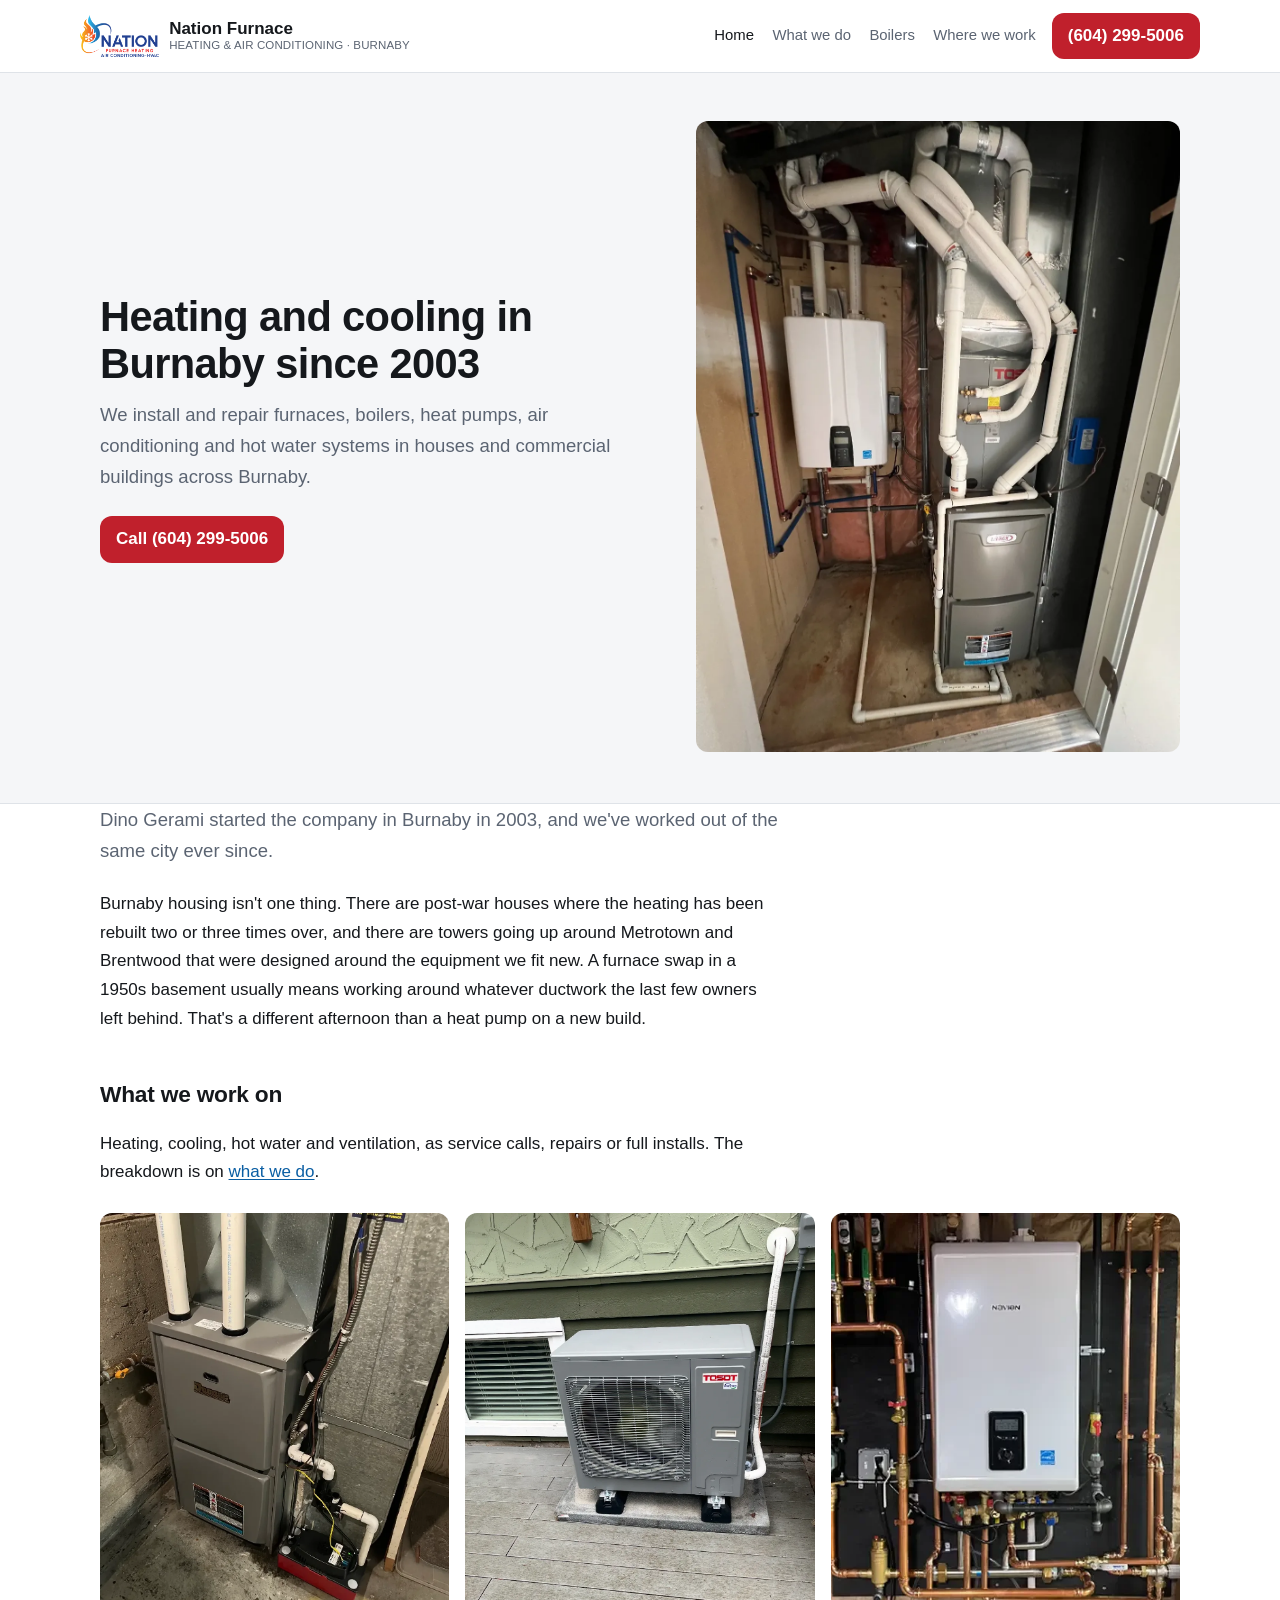
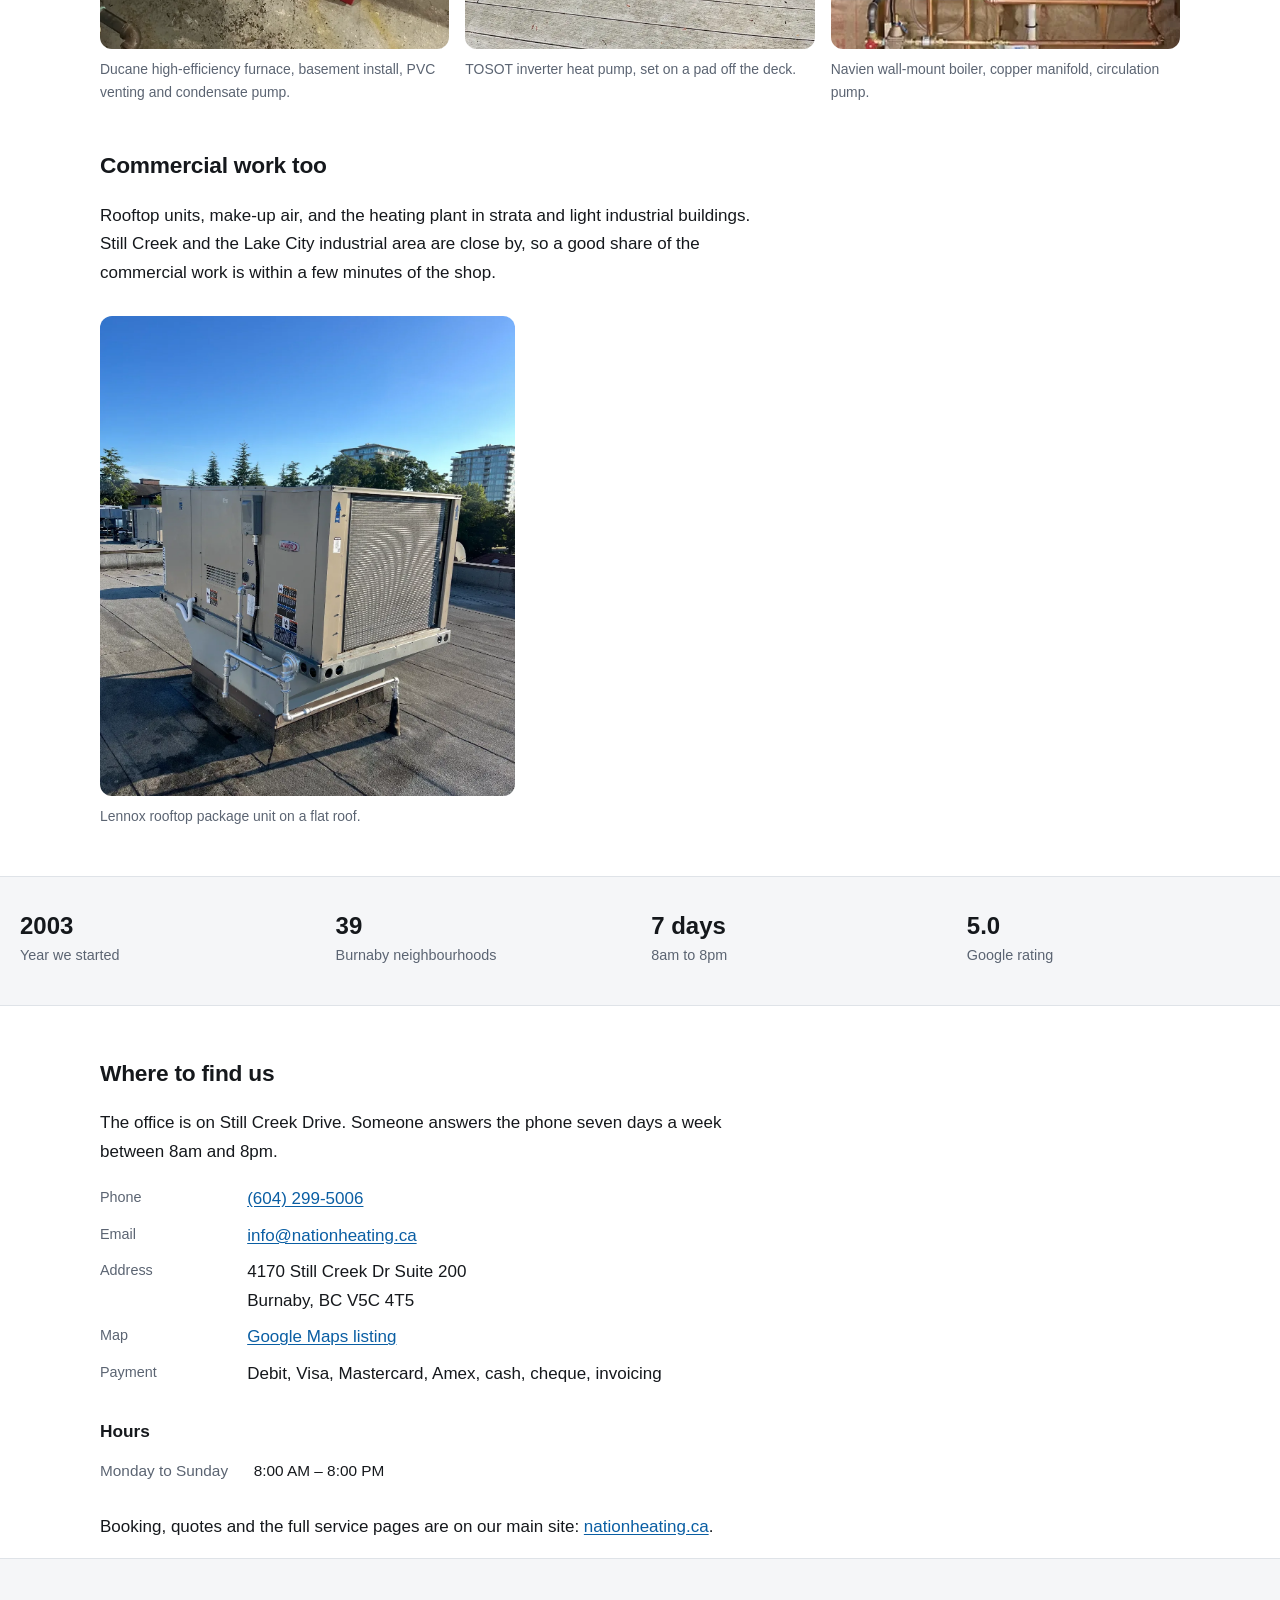
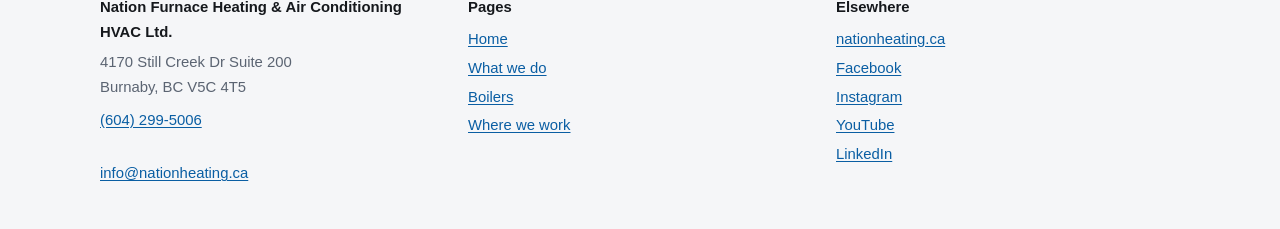
==== commit 75f99b60: "fix: cap standalone figure height so portrait job photos don't dominate the page Co-Authored-By: Cla" ====
--- a/index.html
+++ b/index.html
@@ -118,7 +118,7 @@
       <figcaption>TOSOT inverter heat pump, set on a pad off the deck.</figcaption>
     </figure>
     <figure>
-      <img src="img/wall-boiler.webp" class="wide" width="800" height="573" loading="lazy"
+      <img src="img/wall-boiler.webp" width="800" height="573" loading="lazy"
            alt="Navien wall-mounted boiler with copper piping and circulation pump in an unfinished basement">
       <figcaption>Navien wall-mount boiler, copper manifold, circulation pump.</figcaption>
     </figure>
--- a/style.css
+++ b/style.css
@@ -77,9 +77,13 @@
 .hero .lede { max-width: 34rem; }
 
 /* ---------- figures ---------- */
-figure { margin: 1.8rem 0; }
-figure img { border-radius: var(--r); }
+figure { margin: 1.8rem 0; max-width: 42rem; }
+figure img { border-radius: var(--r); max-height: 30rem; width: auto; }
 figcaption { font-size: 0.87rem; color: var(--muted); margin-top: 0.55rem; max-width: 42rem; }
+
+/* inside a .shots grid the cropped tiles set their own size */
+.shots figure { max-width: none; }
+.shots img { max-height: none; }
 
 .shots { display: grid; grid-template-columns: repeat(auto-fit, minmax(15rem, 1fr)); gap: 1rem; margin: 1.6rem 0; }
 .shots figure { margin: 0; }
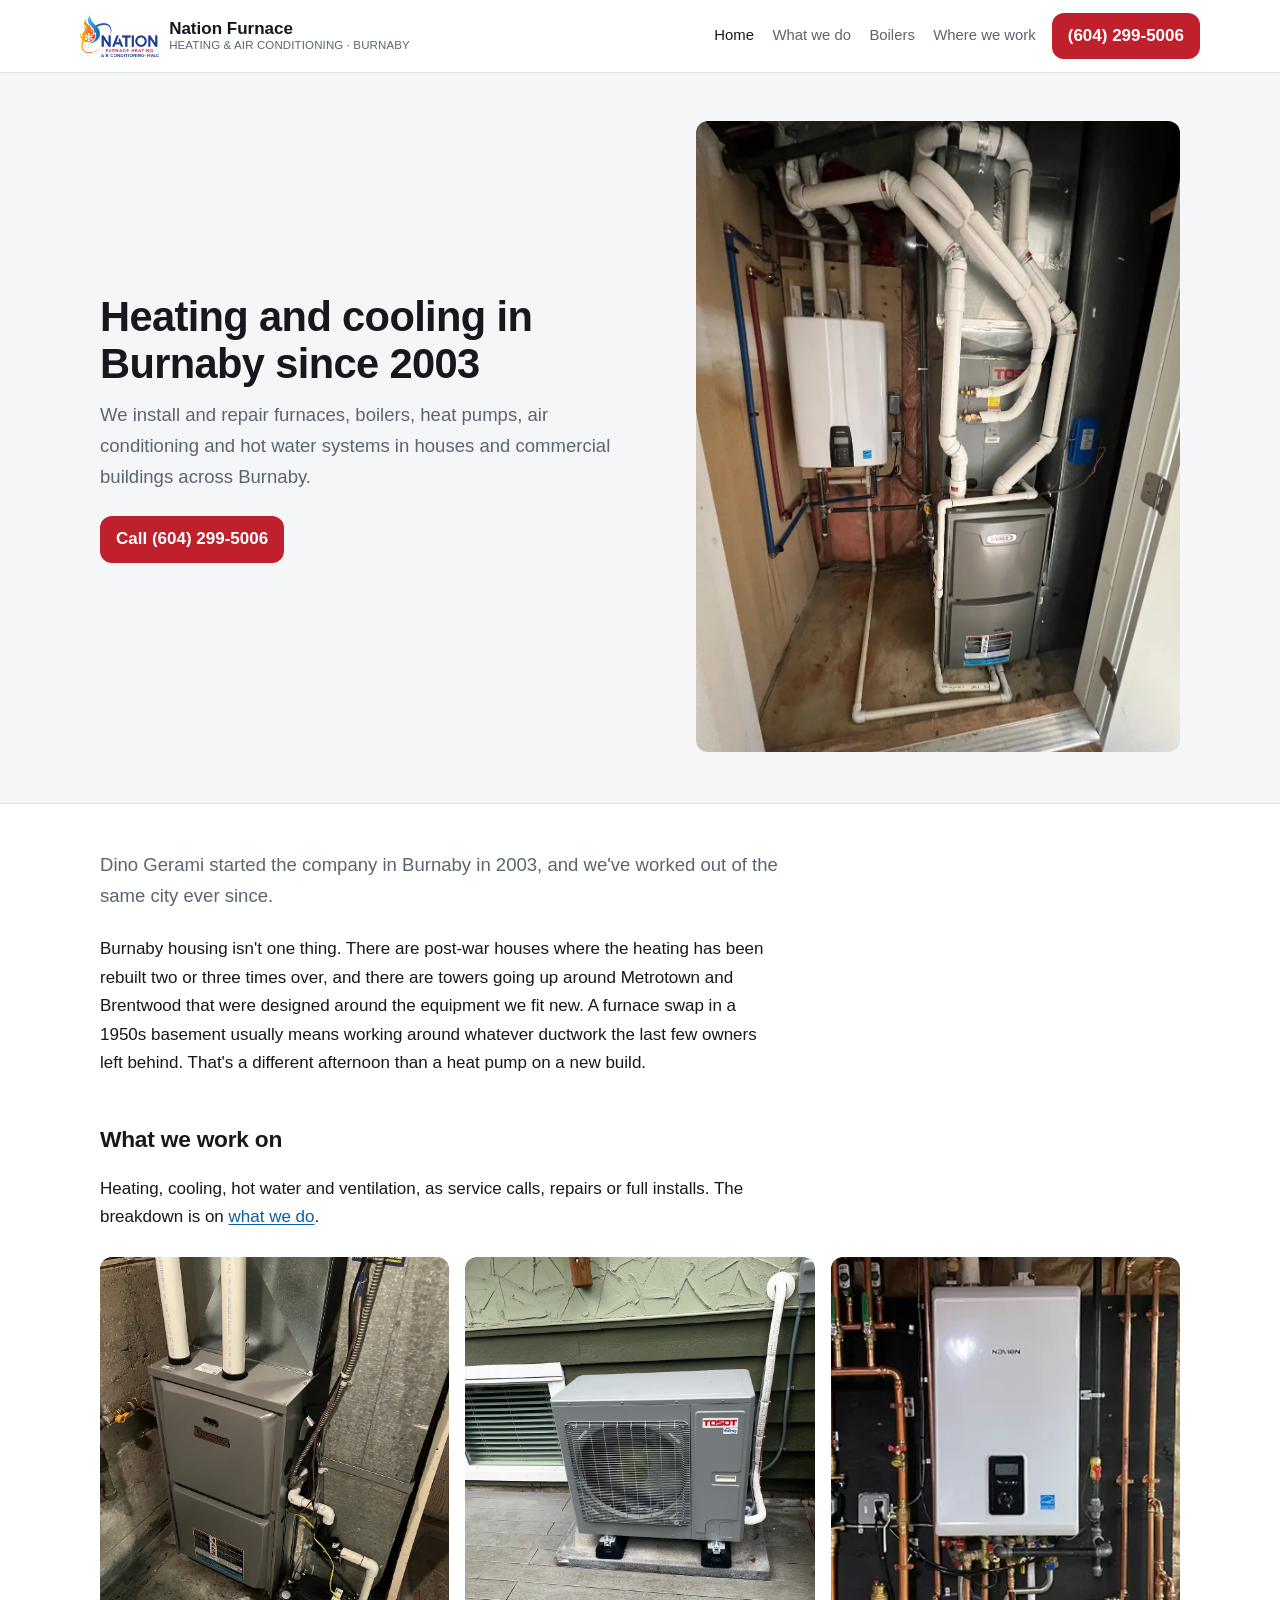
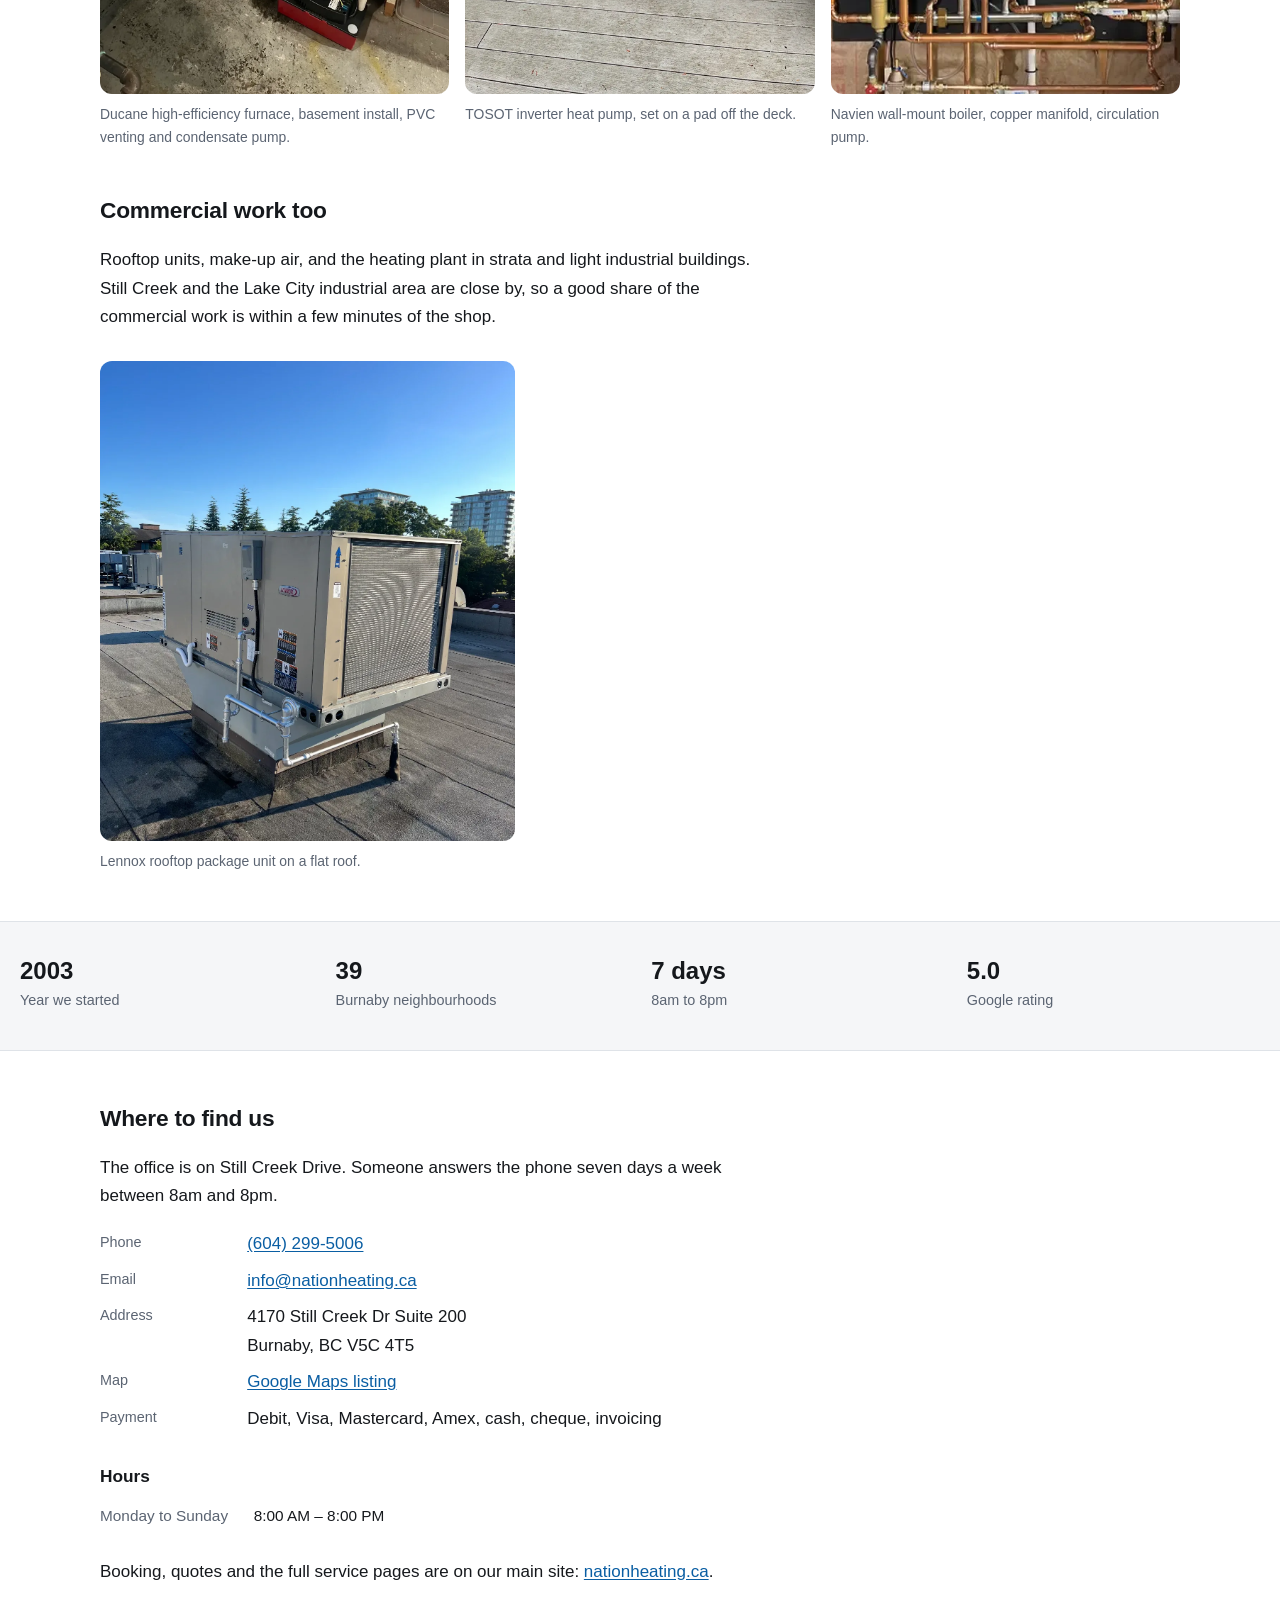
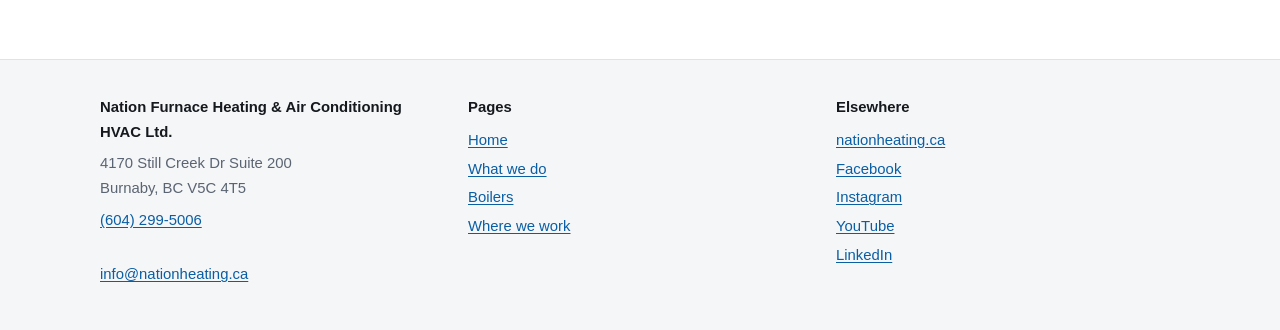
==== commit 79160816: "fix: valid single <main>, trim long metas, widen areaServed to the 12 cities - index.html had two <m" ====
--- a/index.html
+++ b/index.html
@@ -6,7 +6,7 @@
 <title>Nation Furnace — HVAC in Burnaby since 2003</title>
 <meta name="description" content="Burnaby HVAC company. Furnaces, boilers, heat pumps, air conditioning, hot water and duct work for homes and commercial buildings. Open 8am to 8pm, seven days.">
 <link rel="canonical" href="https://supermanservicesca.github.io/nationfurnace/">
-<link rel="stylesheet" href="style.css">
+<link rel="stylesheet" href="style.css?v=2">
 <link rel="icon" href="logo.png">
 <meta property="og:type" content="website">
 <meta property="og:title" content="Nation Furnace — HVAC in Burnaby since 2003">
@@ -47,7 +47,17 @@
   }],
   "areaServed": [
     { "@type": "City", "name": "Burnaby", "addressRegion": "BC", "addressCountry": "CA" },
-    { "@type": "City", "name": "Vancouver", "addressRegion": "BC", "addressCountry": "CA" }
+    { "@type": "City", "name": "Vancouver", "addressRegion": "BC", "addressCountry": "CA" },
+    { "@type": "City", "name": "North Vancouver", "addressRegion": "BC", "addressCountry": "CA" },
+    { "@type": "City", "name": "West Vancouver", "addressRegion": "BC", "addressCountry": "CA" },
+    { "@type": "City", "name": "New Westminster", "addressRegion": "BC", "addressCountry": "CA" },
+    { "@type": "City", "name": "Coquitlam", "addressRegion": "BC", "addressCountry": "CA" },
+    { "@type": "City", "name": "Port Coquitlam", "addressRegion": "BC", "addressCountry": "CA" },
+    { "@type": "City", "name": "Port Moody", "addressRegion": "BC", "addressCountry": "CA" },
+    { "@type": "City", "name": "Richmond", "addressRegion": "BC", "addressCountry": "CA" },
+    { "@type": "City", "name": "Delta", "addressRegion": "BC", "addressCountry": "CA" },
+    { "@type": "City", "name": "Surrey", "addressRegion": "BC", "addressCountry": "CA" },
+    { "@type": "City", "name": "Langley", "addressRegion": "BC", "addressCountry": "CA" }
   ],
   "sameAs": [
     "https://www.facebook.com/NationHeatingAndCooling/",
@@ -91,7 +101,8 @@
   </div>
 </section>
 
-<main class="wrap">
+<main>
+<div class="wrap">
 
   <p class="lede narrow">Dino Gerami started the company in Burnaby in 2003, and we've worked
   out of the same city ever since.</p>
@@ -135,7 +146,7 @@
     <figcaption>Lennox rooftop package unit on a flat roof.</figcaption>
   </figure>
 
-</main>
+</div>
 
 <div class="strip">
   <div class="wrap facts">
@@ -146,7 +157,7 @@
   </div>
 </div>
 
-<main class="wrap">
+<div class="wrap">
 
   <h2>Where to find us</h2>
   <p>The office is on Still Creek Drive. Someone answers the phone seven days a week between
@@ -170,6 +181,7 @@
   <p style="margin-top:1.6rem">Booking, quotes and the full service pages are on our main site:
   <a href="https://nationheating.ca/burnaby">nationheating.ca</a>.</p>
 
+</div>
 </main>
 
 <footer class="site">
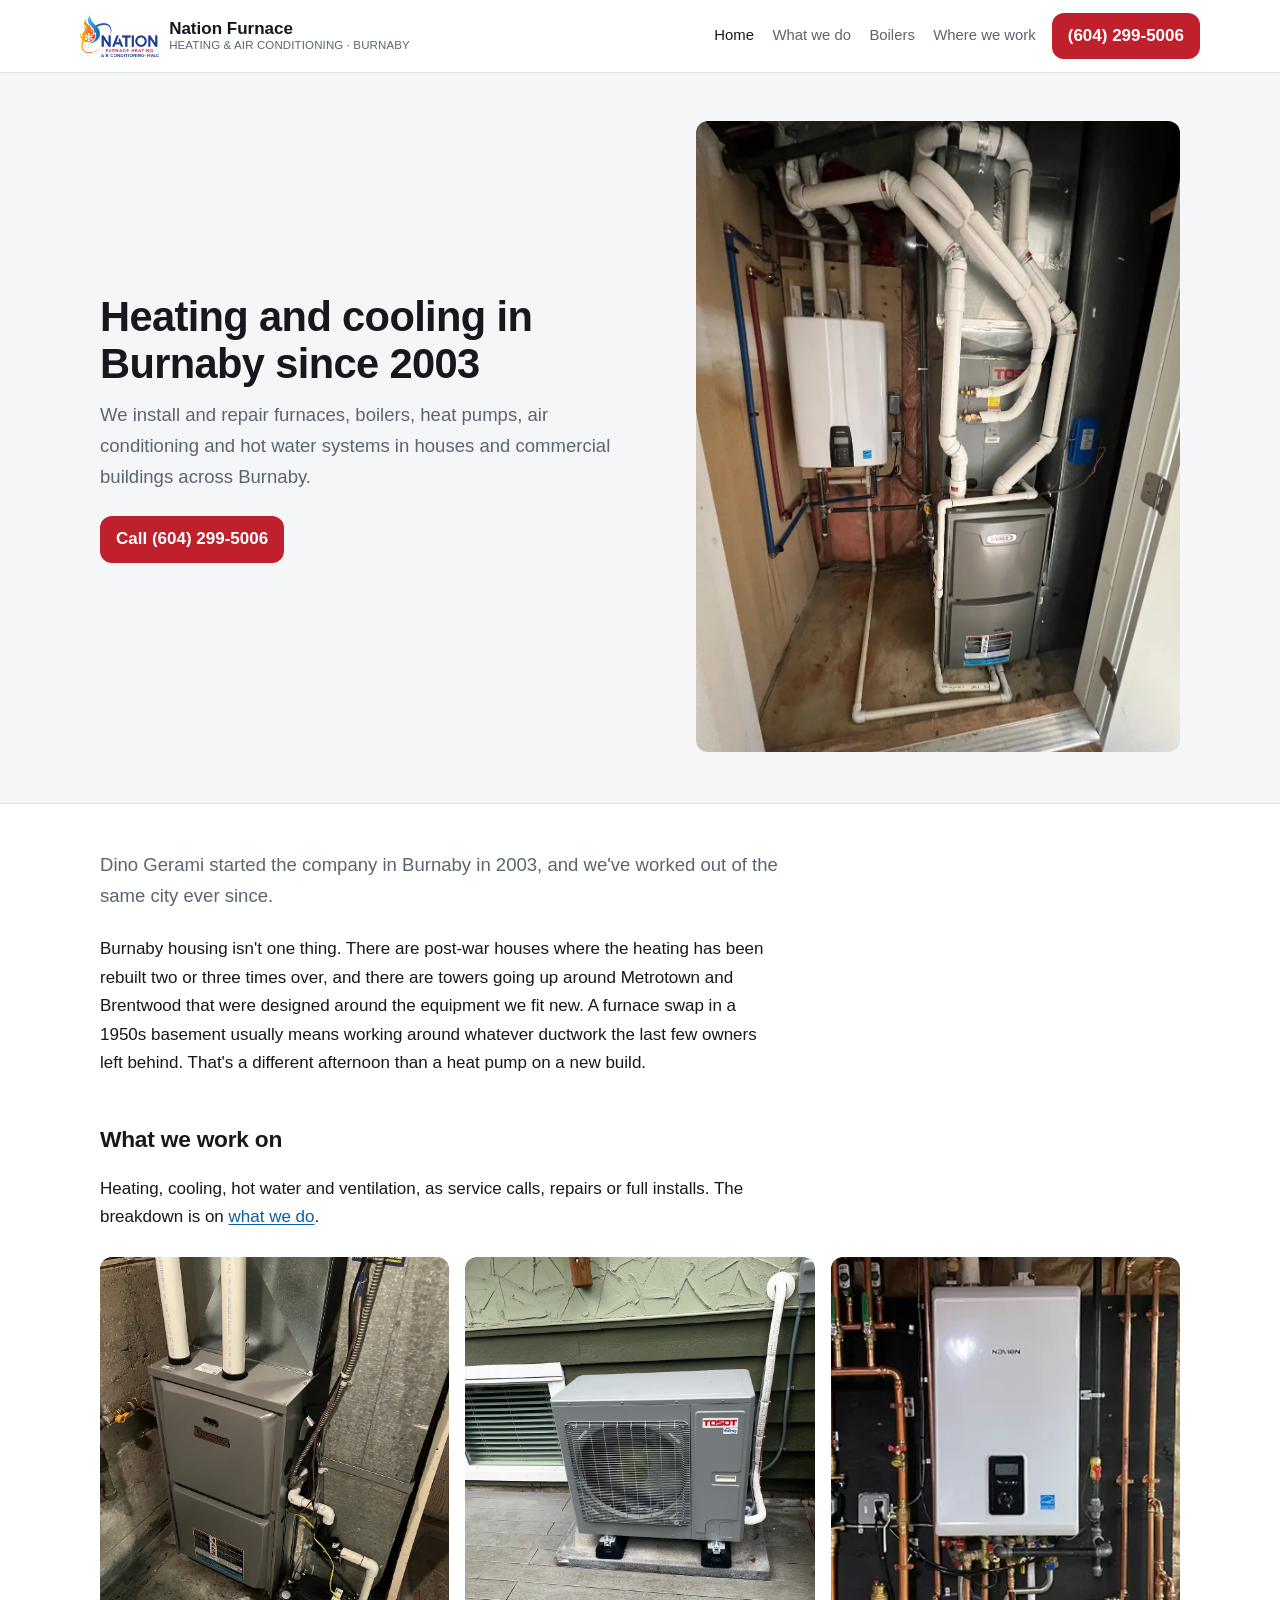
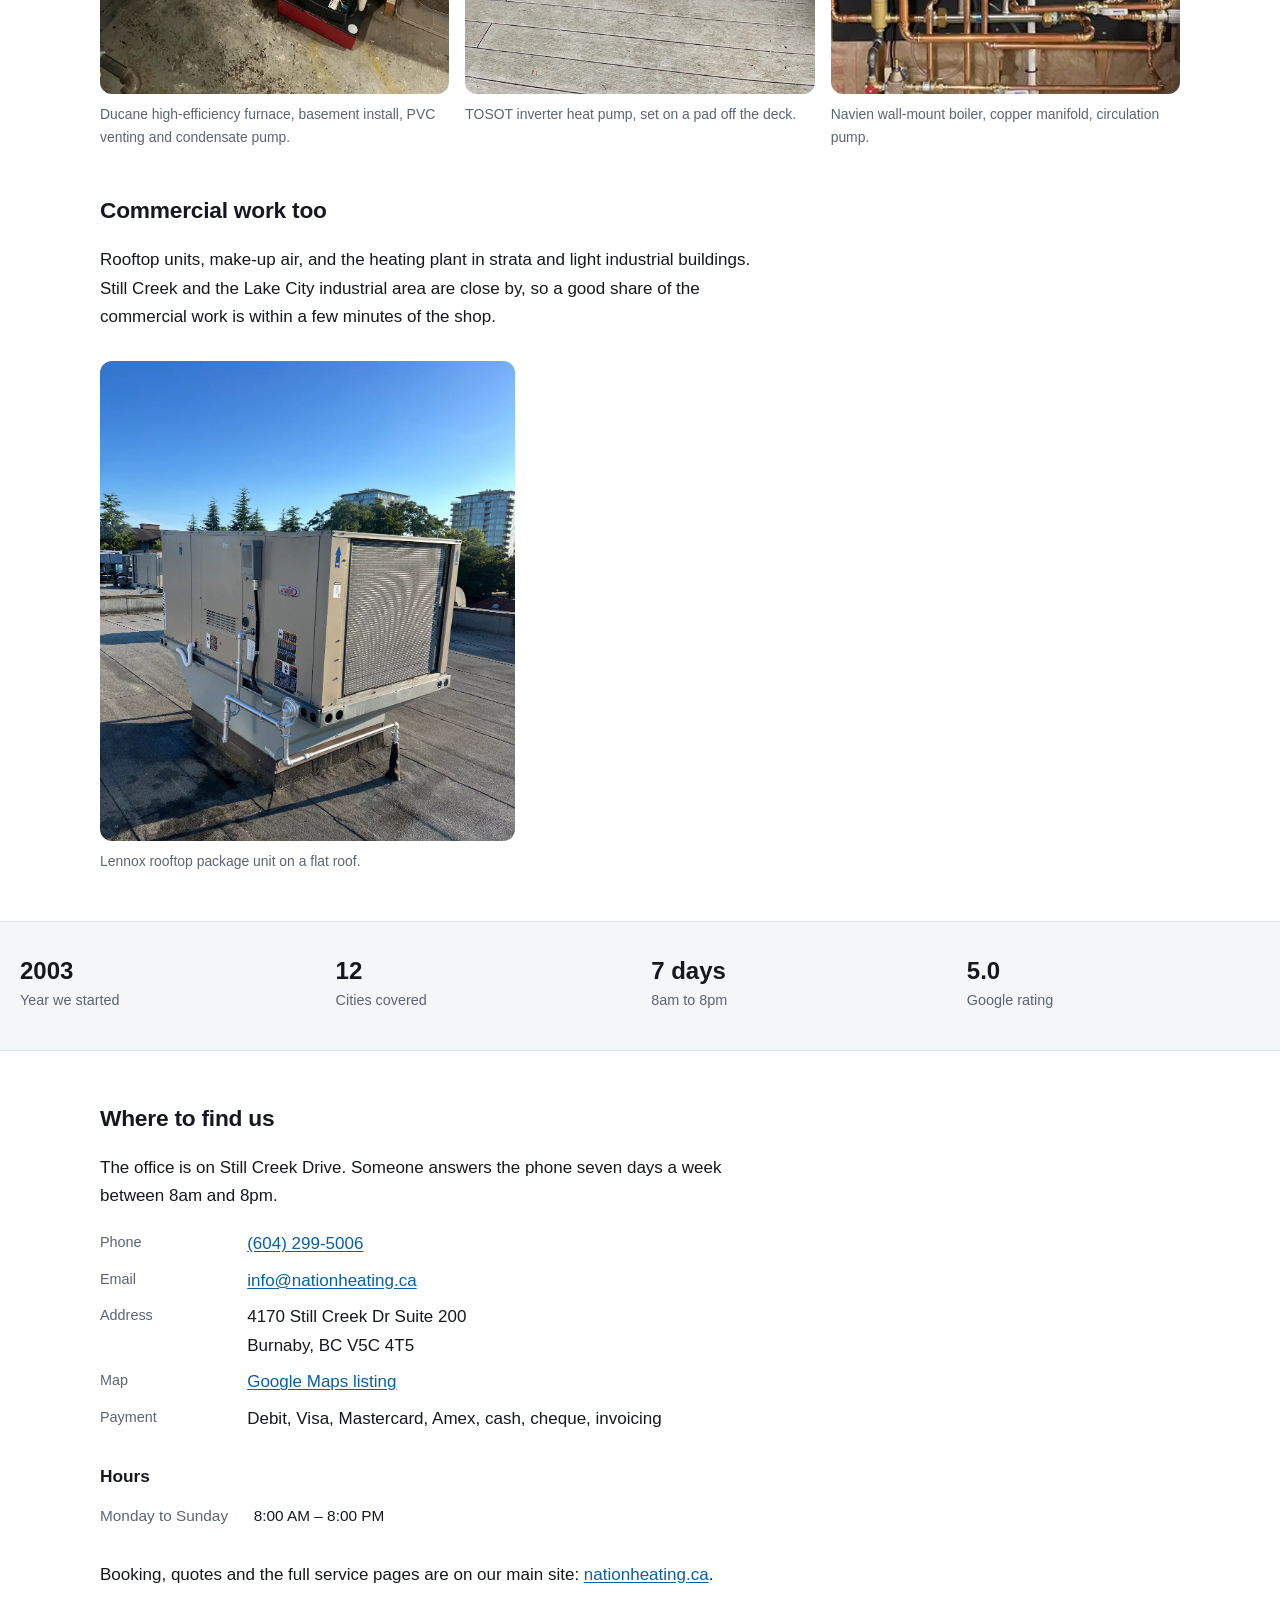
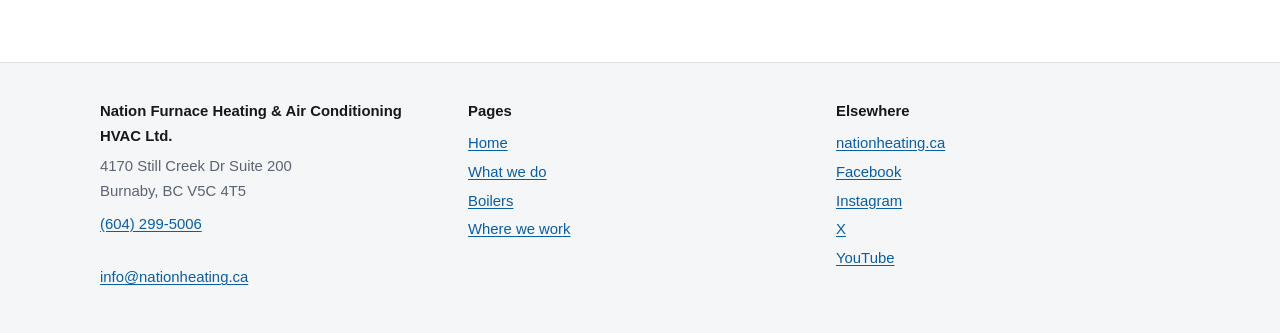
==== commit 79662f89: "feat: generate the site from config so it works as a client template The HTML is now rendered from s" ====
--- a/index.html
+++ b/index.html
@@ -6,11 +6,11 @@
 <title>Nation Furnace — HVAC in Burnaby since 2003</title>
 <meta name="description" content="Burnaby HVAC company. Furnaces, boilers, heat pumps, air conditioning, hot water and duct work for homes and commercial buildings. Open 8am to 8pm, seven days.">
 <link rel="canonical" href="https://supermanservicesca.github.io/nationfurnace/">
-<link rel="stylesheet" href="style.css?v=2">
+<link rel="stylesheet" href="style.css?v=3">
 <link rel="icon" href="logo.png">
 <meta property="og:type" content="website">
 <meta property="og:title" content="Nation Furnace — HVAC in Burnaby since 2003">
-<meta property="og:description" content="Furnaces, boilers, heat pumps and air conditioning across Burnaby. Open seven days.">
+<meta property="og:description" content="Burnaby HVAC company. Furnaces, boilers, heat pumps, air conditioning, hot water and duct work for homes and commercial buildings. Open 8am to 8pm, seven days.">
 <meta property="og:url" content="https://supermanservicesca.github.io/nationfurnace/">
 <meta property="og:image" content="https://supermanservicesca.github.io/nationfurnace/img/furnace-tankless.webp">
 <meta name="twitter:card" content="summary_large_image">
@@ -20,14 +20,17 @@
   "@type": "HVACBusiness",
   "@id": "https://supermanservicesca.github.io/nationfurnace/#business",
   "name": "Nation Furnace Heating & Air Conditioning HVAC Ltd.",
-  "description": "Burnaby HVAC company working on furnaces, boilers, heat pumps, air conditioning, hot water and ventilation for residential and commercial properties since 2003.",
+  "description": "Burnaby HVAC company. Furnaces, boilers, heat pumps, air conditioning, hot water and duct work for homes and commercial buildings. Open 8am to 8pm, seven days.",
   "url": "https://nationheating.ca/burnaby",
   "logo": "https://supermanservicesca.github.io/nationfurnace/logo.png",
   "image": "https://supermanservicesca.github.io/nationfurnace/img/furnace-tankless.webp",
   "telephone": "+1-604-299-5006",
   "email": "info@nationheating.ca",
   "foundingDate": "2003-05-21",
-  "founder": { "@type": "Person", "name": "Dino Gerami" },
+  "founder": {
+    "@type": "Person",
+    "name": "Dino Gerami"
+  },
   "hasMap": "https://maps.google.com/?cid=9463418027746310235",
   "priceRange": "$$",
   "paymentAccepted": "Debit, American Express, Cash, Cheque, Invoicing, Mastercard, Visa",
@@ -39,25 +42,100 @@
     "postalCode": "V5C 4T5",
     "addressCountry": "CA"
   },
-  "geo": { "@type": "GeoCoordinates", "latitude": 49.2603112, "longitude": -123.0127214 },
-  "openingHoursSpecification": [{
-    "@type": "OpeningHoursSpecification",
-    "dayOfWeek": ["Monday","Tuesday","Wednesday","Thursday","Friday","Saturday","Sunday"],
-    "opens": "08:00", "closes": "20:00"
-  }],
+  "geo": {
+    "@type": "GeoCoordinates",
+    "latitude": 49.2603112,
+    "longitude": -123.0127214
+  },
+  "openingHoursSpecification": [
+    {
+      "@type": "OpeningHoursSpecification",
+      "dayOfWeek": [
+        "Monday",
+        "Tuesday",
+        "Wednesday",
+        "Thursday",
+        "Friday",
+        "Saturday",
+        "Sunday"
+      ],
+      "opens": "08:00",
+      "closes": "20:00"
+    }
+  ],
   "areaServed": [
-    { "@type": "City", "name": "Burnaby", "addressRegion": "BC", "addressCountry": "CA" },
-    { "@type": "City", "name": "Vancouver", "addressRegion": "BC", "addressCountry": "CA" },
-    { "@type": "City", "name": "North Vancouver", "addressRegion": "BC", "addressCountry": "CA" },
-    { "@type": "City", "name": "West Vancouver", "addressRegion": "BC", "addressCountry": "CA" },
-    { "@type": "City", "name": "New Westminster", "addressRegion": "BC", "addressCountry": "CA" },
-    { "@type": "City", "name": "Coquitlam", "addressRegion": "BC", "addressCountry": "CA" },
-    { "@type": "City", "name": "Port Coquitlam", "addressRegion": "BC", "addressCountry": "CA" },
-    { "@type": "City", "name": "Port Moody", "addressRegion": "BC", "addressCountry": "CA" },
-    { "@type": "City", "name": "Richmond", "addressRegion": "BC", "addressCountry": "CA" },
-    { "@type": "City", "name": "Delta", "addressRegion": "BC", "addressCountry": "CA" },
-    { "@type": "City", "name": "Surrey", "addressRegion": "BC", "addressCountry": "CA" },
-    { "@type": "City", "name": "Langley", "addressRegion": "BC", "addressCountry": "CA" }
+    {
+      "@type": "City",
+      "name": "Burnaby",
+      "addressRegion": "BC",
+      "addressCountry": "CA"
+    },
+    {
+      "@type": "City",
+      "name": "Vancouver",
+      "addressRegion": "BC",
+      "addressCountry": "CA"
+    },
+    {
+      "@type": "City",
+      "name": "North Vancouver",
+      "addressRegion": "BC",
+      "addressCountry": "CA"
+    },
+    {
+      "@type": "City",
+      "name": "West Vancouver",
+      "addressRegion": "BC",
+      "addressCountry": "CA"
+    },
+    {
+      "@type": "City",
+      "name": "New Westminster",
+      "addressRegion": "BC",
+      "addressCountry": "CA"
+    },
+    {
+      "@type": "City",
+      "name": "Coquitlam",
+      "addressRegion": "BC",
+      "addressCountry": "CA"
+    },
+    {
+      "@type": "City",
+      "name": "Port Coquitlam",
+      "addressRegion": "BC",
+      "addressCountry": "CA"
+    },
+    {
+      "@type": "City",
+      "name": "Port Moody",
+      "addressRegion": "BC",
+      "addressCountry": "CA"
+    },
+    {
+      "@type": "City",
+      "name": "Richmond",
+      "addressRegion": "BC",
+      "addressCountry": "CA"
+    },
+    {
+      "@type": "City",
+      "name": "Delta",
+      "addressRegion": "BC",
+      "addressCountry": "CA"
+    },
+    {
+      "@type": "City",
+      "name": "Surrey",
+      "addressRegion": "BC",
+      "addressCountry": "CA"
+    },
+    {
+      "@type": "City",
+      "name": "Langley",
+      "addressRegion": "BC",
+      "addressCountry": "CA"
+    }
   ],
   "sameAs": [
     "https://www.facebook.com/NationHeatingAndCooling/",
@@ -75,7 +153,7 @@
 <header class="site">
   <div class="wrap bar">
     <a class="brand" href="./">
-      <img src="logo.png" alt="Nation Furnace Heating and Air Conditioning" width="300" height="160">
+      <img src="logo.png" alt="Nation Furnace" width="300" height="160">
       <span>Nation Furnace<small>HEATING &amp; AIR CONDITIONING · BURNABY</small></span>
     </a>
     <nav class="site" aria-label="Primary">
@@ -92,57 +170,43 @@
   <div class="wrap hero-grid">
     <div>
       <h1>Heating and cooling in Burnaby since 2003</h1>
-      <p class="lede">We install and repair furnaces, boilers, heat pumps, air conditioning
-      and hot water systems in houses and commercial buildings across Burnaby.</p>
+      <p class="lede">We install and repair furnaces, boilers, heat pumps, air conditioning and hot water systems in houses and commercial buildings across Burnaby.</p>
       <p><a class="call" href="tel:+16042995006">Call (604) 299-5006</a></p>
     </div>
-    <img src="img/furnace-tankless.webp" width="1073" height="1400"
-         alt="Lennox furnace and Noritz tankless water heater installed together in a utility closet">
+    <img src="img/furnace-tankless.webp" width="1073" height="1400" alt="Lennox furnace and Noritz tankless water heater installed together in a utility closet">
   </div>
 </section>
 
 <main>
 <div class="wrap">
 
-  <p class="lede narrow">Dino Gerami started the company in Burnaby in 2003, and we've worked
-  out of the same city ever since.</p>
-
-  <p>Burnaby housing isn't one thing. There are post-war houses where the heating has been
-  rebuilt two or three times over, and there are towers going up around Metrotown and Brentwood
-  that were designed around the equipment we fit new. A furnace swap in a 1950s basement usually
-  means working around whatever ductwork the last few owners left behind. That's a different
-  afternoon than a heat pump on a new build.</p>
+  <p class="lede narrow">Dino Gerami started the company in Burnaby in 2003, and we've worked out of the same city ever since.</p>
+
+  <p>Burnaby housing isn't one thing. There are post-war houses where the heating has been rebuilt two or three times over, and there are towers going up around Metrotown and Brentwood that were designed around the equipment we fit new. A furnace swap in a 1950s basement usually means working around whatever ductwork the last few owners left behind. That's a different afternoon than a heat pump on a new build.</p>
 
   <h2>What we work on</h2>
-  <p>Heating, cooling, hot water and ventilation, as service calls, repairs or full installs.
-  The breakdown is on <a href="services.html">what we do</a>.</p>
+  <p>Heating, cooling, hot water and ventilation, as service calls, repairs or full installs. The breakdown is on <a href="services.html">what we do</a>.</p>
 
   <div class="shots">
     <figure>
-      <img src="img/furnace-install.webp" width="1071" height="1281" loading="lazy"
-           alt="Ducane high-efficiency gas furnace installed in a Burnaby basement with PVC flue pipes and a condensate pump">
+      <img src="img/furnace-install.webp" width="1071" height="1281" loading="lazy" alt="Ducane high-efficiency gas furnace installed in a Burnaby basement with PVC flue pipes and a condensate pump">
       <figcaption>Ducane high-efficiency furnace, basement install, PVC venting and condensate pump.</figcaption>
     </figure>
     <figure>
-      <img src="img/hp-a.webp" width="1104" height="1400" loading="lazy"
-           alt="TOSOT inverter heat pump condenser on a concrete pad beside a residential deck">
+      <img src="img/hp-a.webp" width="1104" height="1400" loading="lazy" alt="TOSOT inverter heat pump condenser on a concrete pad beside a residential deck">
       <figcaption>TOSOT inverter heat pump, set on a pad off the deck.</figcaption>
     </figure>
     <figure>
-      <img src="img/wall-boiler.webp" width="800" height="573" loading="lazy"
-           alt="Navien wall-mounted boiler with copper piping and circulation pump in an unfinished basement">
+      <img src="img/wall-boiler.webp" width="800" height="573" loading="lazy" alt="Navien wall-mounted boiler with copper piping and circulation pump in an unfinished basement">
       <figcaption>Navien wall-mount boiler, copper manifold, circulation pump.</figcaption>
     </figure>
   </div>
 
   <h2>Commercial work too</h2>
-  <p>Rooftop units, make-up air, and the heating plant in strata and light industrial buildings.
-  Still Creek and the Lake City industrial area are close by, so a good share of the commercial
-  work is within a few minutes of the shop.</p>
+  <p>Rooftop units, make-up air, and the heating plant in strata and light industrial buildings. Still Creek and the Lake City industrial area are close by, so a good share of the commercial work is within a few minutes of the shop.</p>
 
   <figure>
-    <img src="img/rooftop-unit.webp" width="1170" height="1353" loading="lazy"
-         alt="Lennox commercial rooftop package unit installed on a flat roof">
+    <img src="img/rooftop-unit.webp" width="1170" height="1353" loading="lazy" alt="Lennox commercial rooftop package unit installed on a flat roof">
     <figcaption>Lennox rooftop package unit on a flat roof.</figcaption>
   </figure>
 
@@ -151,7 +215,7 @@
 <div class="strip">
   <div class="wrap facts">
     <div><b>2003</b><span>Year we started</span></div>
-    <div><b>39</b><span>Burnaby neighbourhoods</span></div>
+    <div><b>12</b><span>Cities covered</span></div>
     <div><b>7 days</b><span>8am to 8pm</span></div>
     <div><b>5.0</b><span>Google rating</span></div>
   </div>
@@ -160,8 +224,7 @@
 <div class="wrap">
 
   <h2>Where to find us</h2>
-  <p>The office is on Still Creek Drive. Someone answers the phone seven days a week between
-  8am and 8pm.</p>
+  <p>The office is on Still Creek Drive. Someone answers the phone seven days a week between 8am and 8pm.</p>
 
   <dl class="contact">
     <dt>Phone</dt><dd><a href="tel:+16042995006">(604) 299-5006</a></dd>
@@ -178,7 +241,7 @@
     </tbody>
   </table>
 
-  <p style="margin-top:1.6rem">Booking, quotes and the full service pages are on our main site:
+  <p class="spaced">Booking, quotes and the full service pages are on our main site:
   <a href="https://nationheating.ca/burnaby">nationheating.ca</a>.</p>
 
 </div>
@@ -204,8 +267,8 @@
       <a href="https://nationheating.ca/burnaby">nationheating.ca</a>
       <a href="https://www.facebook.com/NationHeatingAndCooling/" rel="noopener">Facebook</a>
       <a href="https://www.instagram.com/nationfurnace/" rel="noopener">Instagram</a>
+      <a href="https://x.com/nationheating" rel="noopener">X</a>
       <a href="https://www.youtube.com/@nationfurnaceheatingaircon3950" rel="noopener">YouTube</a>
-      <a href="https://www.linkedin.com/company/nation-heating-cooling" rel="noopener">LinkedIn</a>
     </div>
   </div>
 </footer>
--- a/style.css
+++ b/style.css
@@ -112,6 +112,29 @@
 ul.areas { columns: 4 10rem; column-gap: 1.6rem; list-style: none; padding: 0; margin: 1rem 0; font-size: 0.96rem; max-width: none; }
 ul.areas li { padding: 0.14rem 0; break-inside: avoid; }
 
+ul.cities {
+  list-style: none;
+  padding: 0;
+  margin: 1rem 0 0;
+  display: flex;
+  flex-wrap: wrap;
+  gap: 0.55rem;
+  max-width: 46rem;
+}
+ul.cities a {
+  display: block;
+  border: 1px solid var(--border);
+  border-radius: var(--r);
+  padding: 0.4rem 0.85rem;
+  background: var(--surface);
+  text-decoration: none;
+  color: var(--text);
+  font-size: 0.94rem;
+}
+ul.cities a:hover { border-color: var(--brand); color: var(--brand); }
+
+.spaced { margin-top: 1.8rem; }
+
 ul.tick { list-style: none; padding: 0; }
 ul.tick li { padding: 0.22rem 0 0.22rem 1.3rem; position: relative; }
 ul.tick li::before { content: "—"; position: absolute; left: 0; color: var(--brand); }
